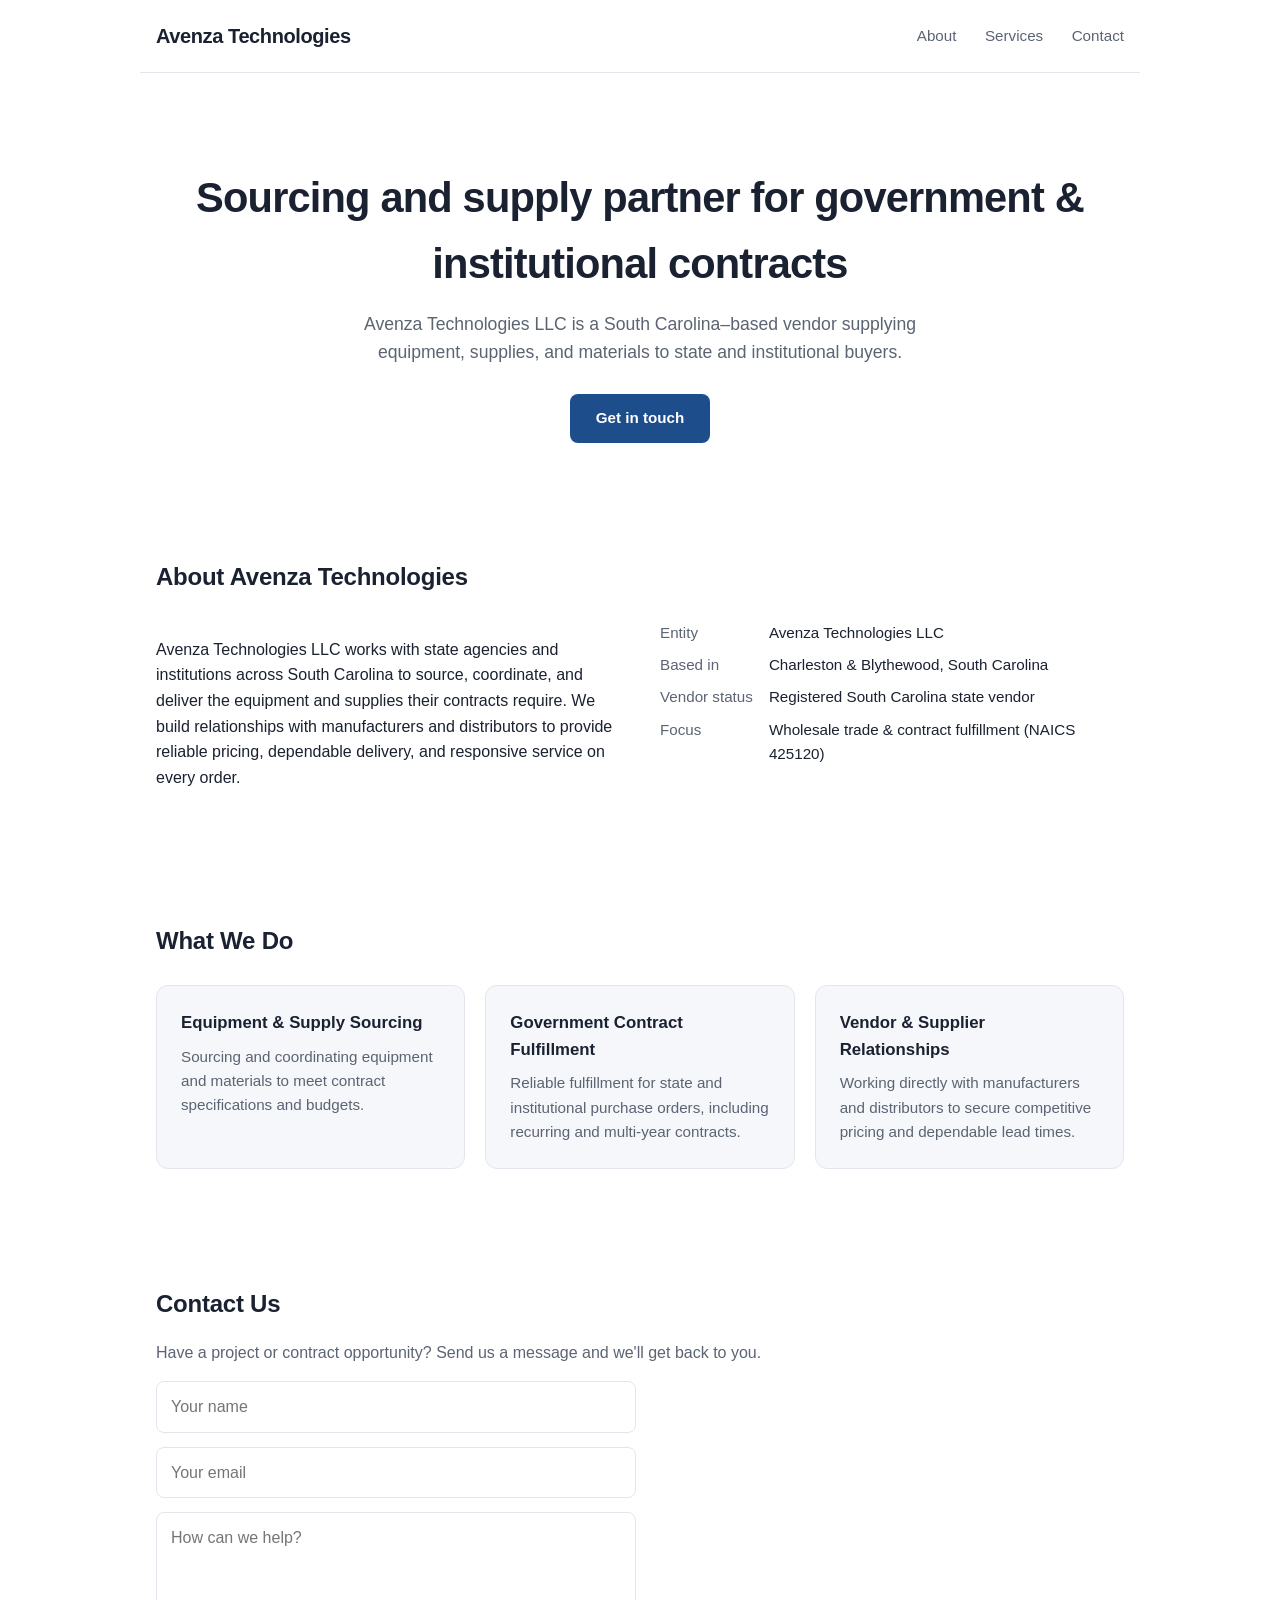
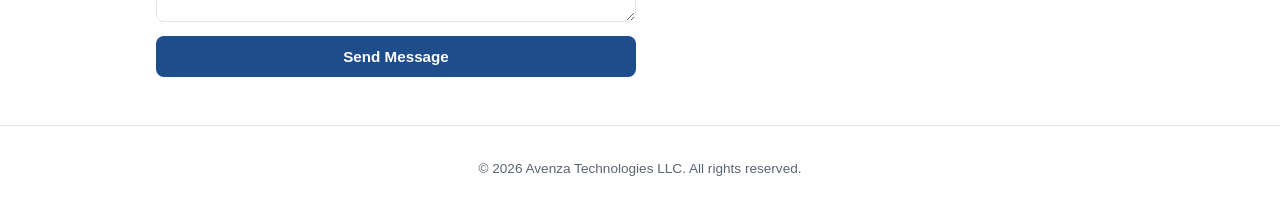
==== index.html @ 0ecf2f7d "Initial commit: single-page Avenza Technologies site Co-Authored-By: Claude Opus 5 <noreply@anthropi" ====
<!DOCTYPE html>
<html lang="en">
<head>
<meta charset="UTF-8">
<meta name="viewport" content="width=device-width, initial-scale=1.0">
<title>Avenza Technologies LLC</title>
<meta name="description" content="Avenza Technologies LLC — sourcing and supply partner for state government and institutional contracts based in South Carolina.">
<style>
  :root {
    --bg: #ffffff;
    --bg-alt: #f5f7fa;
    --text: #1a2130;
    --text-muted: #5b6472;
    --accent: #1e4d8c;
    --accent-dark: #143766;
    --border: #e2e6ec;
  }
  @media (prefers-color-scheme: dark) {
    :root:not([data-theme="light"]) {
      --bg: #12161f;
      --bg-alt: #191f2b;
      --text: #eef1f6;
      --text-muted: #a3adbd;
      --accent: #6fa3e0;
      --accent-dark: #8fbcf0;
      --border: #2a3242;
    }
  }
  :root[data-theme="dark"] {
    --bg: #12161f;
    --bg-alt: #191f2b;
    --text: #eef1f6;
    --text-muted: #a3adbd;
    --accent: #6fa3e0;
    --accent-dark: #8fbcf0;
    --border: #2a3242;
  }
  * { box-sizing: border-box; }
  body {
    margin: 0;
    background: var(--bg);
    color: var(--text);
    font-family: -apple-system, BlinkMacSystemFont, "Segoe UI", Roboto, Helvetica, Arial, sans-serif;
    line-height: 1.6;
  }
  header {
    padding: 20px 16px;
    border-bottom: 1px solid var(--border);
    display: flex;
    align-items: center;
    justify-content: space-between;
    max-width: 1000px;
    margin: 0 auto;
  }
  .logo {
    font-weight: 700;
    font-size: 1.25rem;
    letter-spacing: -0.02em;
  }
  nav a {
    color: var(--text-muted);
    text-decoration: none;
    margin-left: 24px;
    font-size: 0.95rem;
  }
  nav a:hover { color: var(--accent); }
  .hero {
    max-width: 1000px;
    margin: 0 auto;
    padding: 64px 16px 48px;
    text-align: center;
  }
  .hero h1 {
    font-size: clamp(1.8rem, 4vw, 2.6rem);
    margin-bottom: 12px;
    letter-spacing: -0.02em;
  }
  .hero p {
    color: var(--text-muted);
    font-size: 1.1rem;
    max-width: 620px;
    margin: 0 auto 28px;
  }
  .btn {
    display: inline-block;
    background: var(--accent);
    color: #fff;
    padding: 12px 26px;
    border-radius: 8px;
    text-decoration: none;
    font-weight: 600;
    font-size: 0.95rem;
  }
  .btn:hover { background: var(--accent-dark); }
  section {
    max-width: 1000px;
    margin: 0 auto;
    padding: 48px 16px;
  }
  section h2 {
    font-size: 1.5rem;
    margin-bottom: 24px;
    letter-spacing: -0.01em;
  }
  .cards {
    display: grid;
    grid-template-columns: repeat(auto-fit, minmax(220px, 1fr));
    gap: 20px;
  }
  .card {
    background: var(--bg-alt);
    border: 1px solid var(--border);
    border-radius: 12px;
    padding: 24px;
  }
  .card h3 {
    margin: 0 0 8px;
    font-size: 1.05rem;
  }
  .card p {
    color: var(--text-muted);
    font-size: 0.95rem;
    margin: 0;
  }
  .about-grid {
    display: grid;
    grid-template-columns: 1fr 1fr;
    gap: 40px;
    align-items: start;
  }
  @media (max-width: 640px) {
    .about-grid { grid-template-columns: 1fr; }
  }
  dl {
    display: grid;
    grid-template-columns: auto 1fr;
    gap: 8px 16px;
    font-size: 0.95rem;
    margin: 0;
  }
  dt { color: var(--text-muted); }
  dd { margin: 0; }
  footer {
    border-top: 1px solid var(--border);
    padding: 32px 16px;
    text-align: center;
    color: var(--text-muted);
    font-size: 0.85rem;
  }
  #contact form {
    display: grid;
    gap: 14px;
    max-width: 480px;
  }
  input, textarea {
    padding: 12px 14px;
    border-radius: 8px;
    border: 1px solid var(--border);
    background: var(--bg);
    color: var(--text);
    font: inherit;
  }
  textarea { min-height: 110px; resize: vertical; }
</style>
</head>
<body>

<header>
  <div class="logo">Avenza Technologies</div>
  <nav>
    <a href="#about">About</a>
    <a href="#services">Services</a>
    <a href="#contact">Contact</a>
  </nav>
</header>

<div class="hero">
  <h1>Sourcing and supply partner for government &amp; institutional contracts</h1>
  <p>Avenza Technologies LLC is a South Carolina&#8211;based vendor supplying equipment, supplies, and materials to state and institutional buyers.</p>
  <a class="btn" href="#contact">Get in touch</a>
</div>

<section id="about">
  <h2>About Avenza Technologies</h2>
  <div class="about-grid">
    <p>
      Avenza Technologies LLC works with state agencies and institutions across South Carolina to source,
      coordinate, and deliver the equipment and supplies their contracts require. We build relationships with
      manufacturers and distributors to provide reliable pricing, dependable delivery, and responsive service
      on every order.
    </p>
    <dl>
      <dt>Entity</dt><dd>Avenza Technologies LLC</dd>
      <dt>Based in</dt><dd>Charleston &amp; Blythewood, South Carolina</dd>
      <dt>Vendor status</dt><dd>Registered South Carolina state vendor</dd>
      <dt>Focus</dt><dd>Wholesale trade &amp; contract fulfillment (NAICS 425120)</dd>
    </dl>
  </div>
</section>

<section id="services">
  <h2>What We Do</h2>
  <div class="cards">
    <div class="card">
      <h3>Equipment &amp; Supply Sourcing</h3>
      <p>Sourcing and coordinating equipment and materials to meet contract specifications and budgets.</p>
    </div>
    <div class="card">
      <h3>Government Contract Fulfillment</h3>
      <p>Reliable fulfillment for state and institutional purchase orders, including recurring and multi-year contracts.</p>
    </div>
    <div class="card">
      <h3>Vendor &amp; Supplier Relationships</h3>
      <p>Working directly with manufacturers and distributors to secure competitive pricing and dependable lead times.</p>
    </div>
  </div>
</section>

<section id="contact">
  <h2>Contact Us</h2>
  <p style="color:var(--text-muted); margin-top:-8px;">
    Have a project or contract opportunity? Send us a message and we'll get back to you.
  </p>
  <form>
    <input type="text" name="name" placeholder="Your name" required>
    <input type="email" name="email" placeholder="Your email" required>
    <textarea name="message" placeholder="How can we help?" required></textarea>
    <button type="submit" class="btn" style="border:none; cursor:pointer;">Send Message</button>
  </form>
</section>

<footer>
  &copy; <span id="year"></span> Avenza Technologies LLC. All rights reserved.
</footer>

<script>
  document.getElementById('year').textContent = new Date().getFullYear();
</script>

</body>
</html>
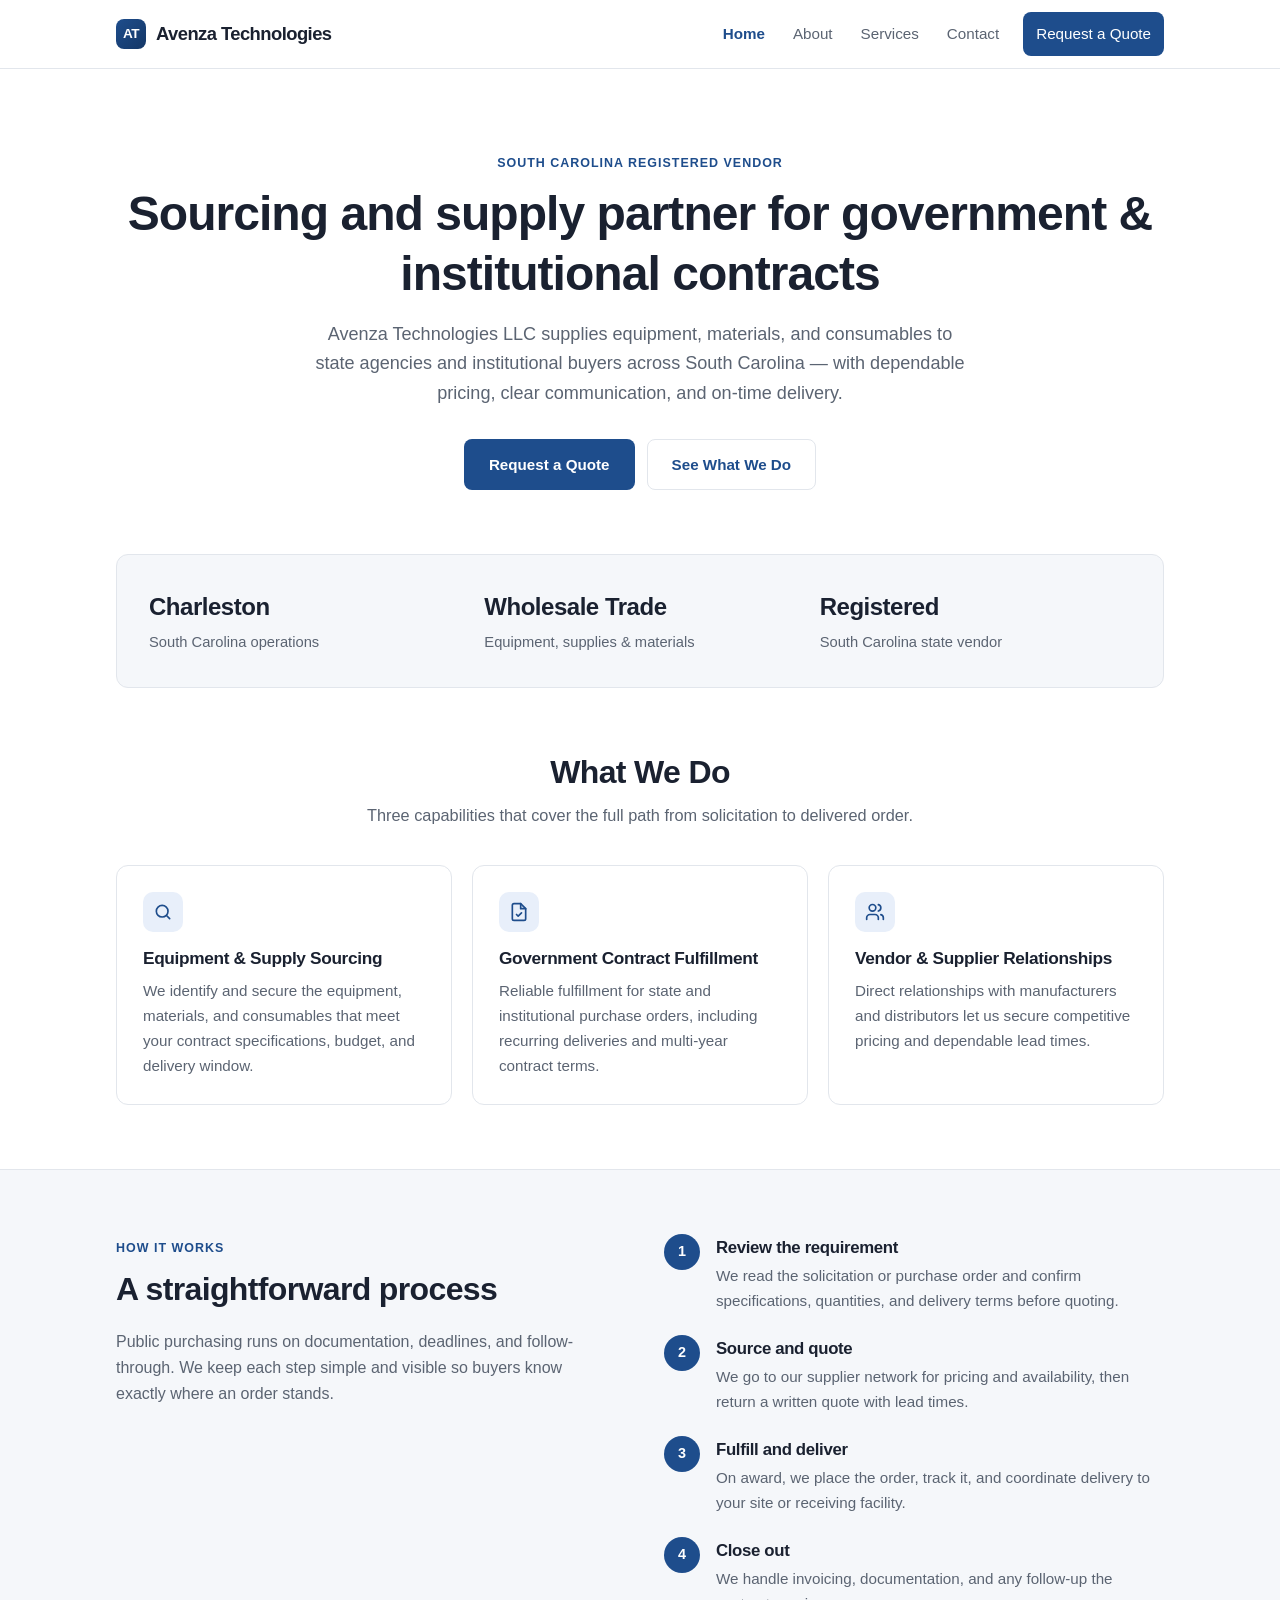
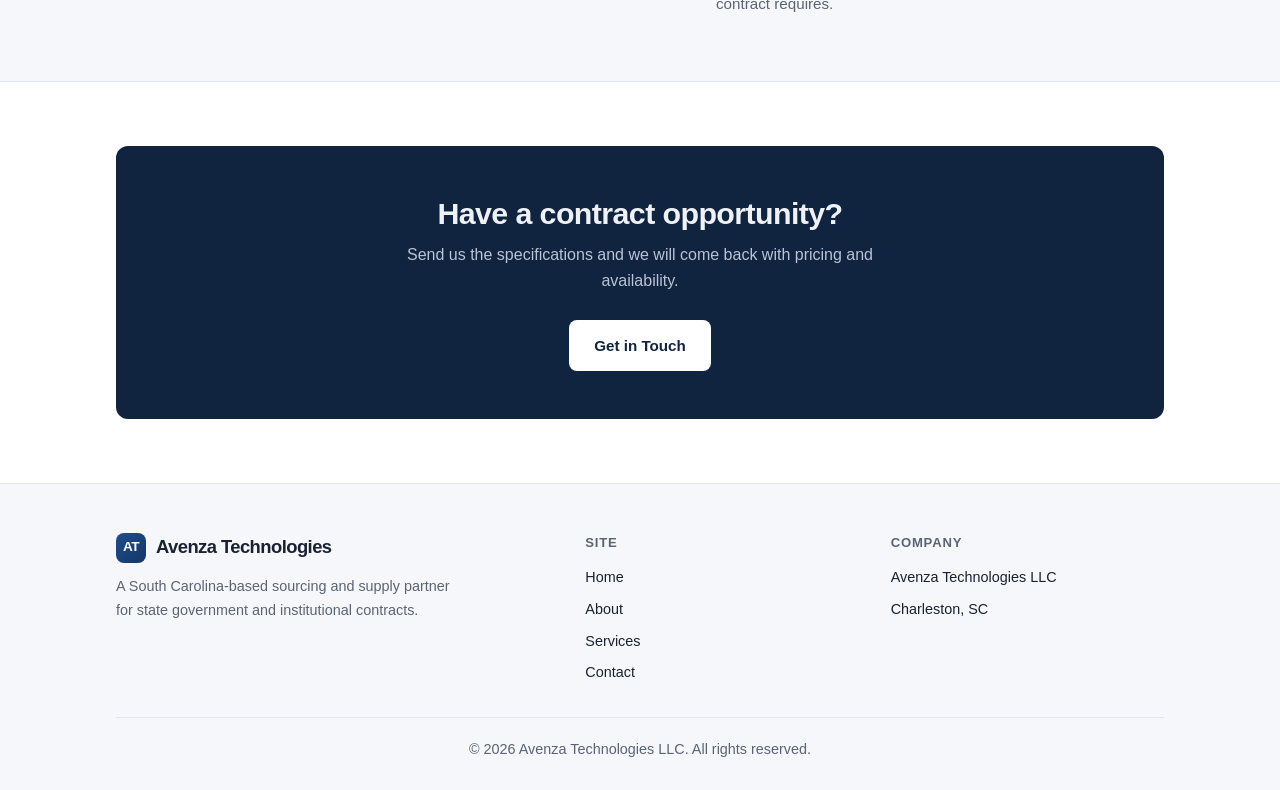
==== commit 597906d2: "Update company details: real contact info, Charleston only, drop NAICS - Contact page now shows info" ====
--- a/index.html
+++ b/index.html
@@ -3,239 +3,195 @@
 <head>
 <meta charset="UTF-8">
 <meta name="viewport" content="width=device-width, initial-scale=1.0">
-<title>Avenza Technologies LLC</title>
-<meta name="description" content="Avenza Technologies LLC — sourcing and supply partner for state government and institutional contracts based in South Carolina.">
-<style>
-  :root {
-    --bg: #ffffff;
-    --bg-alt: #f5f7fa;
-    --text: #1a2130;
-    --text-muted: #5b6472;
-    --accent: #1e4d8c;
-    --accent-dark: #143766;
-    --border: #e2e6ec;
-  }
-  @media (prefers-color-scheme: dark) {
-    :root:not([data-theme="light"]) {
-      --bg: #12161f;
-      --bg-alt: #191f2b;
-      --text: #eef1f6;
-      --text-muted: #a3adbd;
-      --accent: #6fa3e0;
-      --accent-dark: #8fbcf0;
-      --border: #2a3242;
-    }
-  }
-  :root[data-theme="dark"] {
-    --bg: #12161f;
-    --bg-alt: #191f2b;
-    --text: #eef1f6;
-    --text-muted: #a3adbd;
-    --accent: #6fa3e0;
-    --accent-dark: #8fbcf0;
-    --border: #2a3242;
-  }
-  * { box-sizing: border-box; }
-  body {
-    margin: 0;
-    background: var(--bg);
-    color: var(--text);
-    font-family: -apple-system, BlinkMacSystemFont, "Segoe UI", Roboto, Helvetica, Arial, sans-serif;
-    line-height: 1.6;
-  }
-  header {
-    padding: 20px 16px;
-    border-bottom: 1px solid var(--border);
-    display: flex;
-    align-items: center;
-    justify-content: space-between;
-    max-width: 1000px;
-    margin: 0 auto;
-  }
-  .logo {
-    font-weight: 700;
-    font-size: 1.25rem;
-    letter-spacing: -0.02em;
-  }
-  nav a {
-    color: var(--text-muted);
-    text-decoration: none;
-    margin-left: 24px;
-    font-size: 0.95rem;
-  }
-  nav a:hover { color: var(--accent); }
-  .hero {
-    max-width: 1000px;
-    margin: 0 auto;
-    padding: 64px 16px 48px;
-    text-align: center;
-  }
-  .hero h1 {
-    font-size: clamp(1.8rem, 4vw, 2.6rem);
-    margin-bottom: 12px;
-    letter-spacing: -0.02em;
-  }
-  .hero p {
-    color: var(--text-muted);
-    font-size: 1.1rem;
-    max-width: 620px;
-    margin: 0 auto 28px;
-  }
-  .btn {
-    display: inline-block;
-    background: var(--accent);
-    color: #fff;
-    padding: 12px 26px;
-    border-radius: 8px;
-    text-decoration: none;
-    font-weight: 600;
-    font-size: 0.95rem;
-  }
-  .btn:hover { background: var(--accent-dark); }
-  section {
-    max-width: 1000px;
-    margin: 0 auto;
-    padding: 48px 16px;
-  }
-  section h2 {
-    font-size: 1.5rem;
-    margin-bottom: 24px;
-    letter-spacing: -0.01em;
-  }
-  .cards {
-    display: grid;
-    grid-template-columns: repeat(auto-fit, minmax(220px, 1fr));
-    gap: 20px;
-  }
-  .card {
-    background: var(--bg-alt);
-    border: 1px solid var(--border);
-    border-radius: 12px;
-    padding: 24px;
-  }
-  .card h3 {
-    margin: 0 0 8px;
-    font-size: 1.05rem;
-  }
-  .card p {
-    color: var(--text-muted);
-    font-size: 0.95rem;
-    margin: 0;
-  }
-  .about-grid {
-    display: grid;
-    grid-template-columns: 1fr 1fr;
-    gap: 40px;
-    align-items: start;
-  }
-  @media (max-width: 640px) {
-    .about-grid { grid-template-columns: 1fr; }
-  }
-  dl {
-    display: grid;
-    grid-template-columns: auto 1fr;
-    gap: 8px 16px;
-    font-size: 0.95rem;
-    margin: 0;
-  }
-  dt { color: var(--text-muted); }
-  dd { margin: 0; }
-  footer {
-    border-top: 1px solid var(--border);
-    padding: 32px 16px;
-    text-align: center;
-    color: var(--text-muted);
-    font-size: 0.85rem;
-  }
-  #contact form {
-    display: grid;
-    gap: 14px;
-    max-width: 480px;
-  }
-  input, textarea {
-    padding: 12px 14px;
-    border-radius: 8px;
-    border: 1px solid var(--border);
-    background: var(--bg);
-    color: var(--text);
-    font: inherit;
-  }
-  textarea { min-height: 110px; resize: vertical; }
-</style>
+<title>Avenza Technologies LLC | Government &amp; Institutional Sourcing</title>
+<meta name="description" content="Avenza Technologies LLC is a South Carolina-based sourcing and supply partner for state government and institutional contracts.">
+<link rel="stylesheet" href="assets/css/styles.css">
 </head>
 <body>
 
-<header>
-  <div class="logo">Avenza Technologies</div>
-  <nav>
-    <a href="#about">About</a>
-    <a href="#services">Services</a>
-    <a href="#contact">Contact</a>
-  </nav>
+<a class="skip-link" href="#main">Skip to content</a>
+
+<header class="site-header">
+  <div class="wrap">
+    <a class="logo" href="index.html">
+      <span class="logo-mark" aria-hidden="true">AT</span>
+      Avenza Technologies
+    </a>
+    <button class="nav-toggle" type="button" aria-expanded="false" aria-controls="site-nav" aria-label="Toggle navigation">Menu</button>
+    <nav class="site-nav" id="site-nav">
+      <a href="index.html" aria-current="page">Home</a>
+      <a href="about.html">About</a>
+      <a href="services.html">Services</a>
+      <a href="contact.html">Contact</a>
+      <a class="btn" href="contact.html">Request a Quote</a>
+    </nav>
+  </div>
 </header>
 
-<div class="hero">
-  <h1>Sourcing and supply partner for government &amp; institutional contracts</h1>
-  <p>Avenza Technologies LLC is a South Carolina&#8211;based vendor supplying equipment, supplies, and materials to state and institutional buyers.</p>
-  <a class="btn" href="#contact">Get in touch</a>
-</div>
+<main id="main">
 
-<section id="about">
-  <h2>About Avenza Technologies</h2>
-  <div class="about-grid">
-    <p>
-      Avenza Technologies LLC works with state agencies and institutions across South Carolina to source,
-      coordinate, and deliver the equipment and supplies their contracts require. We build relationships with
-      manufacturers and distributors to provide reliable pricing, dependable delivery, and responsive service
-      on every order.
-    </p>
-    <dl>
-      <dt>Entity</dt><dd>Avenza Technologies LLC</dd>
-      <dt>Based in</dt><dd>Charleston &amp; Blythewood, South Carolina</dd>
-      <dt>Vendor status</dt><dd>Registered South Carolina state vendor</dd>
-      <dt>Focus</dt><dd>Wholesale trade &amp; contract fulfillment (NAICS 425120)</dd>
-    </dl>
-  </div>
-</section>
-
-<section id="services">
-  <h2>What We Do</h2>
-  <div class="cards">
-    <div class="card">
-      <h3>Equipment &amp; Supply Sourcing</h3>
-      <p>Sourcing and coordinating equipment and materials to meet contract specifications and budgets.</p>
-    </div>
-    <div class="card">
-      <h3>Government Contract Fulfillment</h3>
-      <p>Reliable fulfillment for state and institutional purchase orders, including recurring and multi-year contracts.</p>
-    </div>
-    <div class="card">
-      <h3>Vendor &amp; Supplier Relationships</h3>
-      <p>Working directly with manufacturers and distributors to secure competitive pricing and dependable lead times.</p>
+  <div class="hero wrap">
+    <span class="eyebrow">South Carolina Registered Vendor</span>
+    <h1>Sourcing and supply partner for government &amp; institutional contracts</h1>
+    <p>Avenza Technologies LLC supplies equipment, materials, and consumables to state agencies and institutional buyers across South Carolina &mdash; with dependable pricing, clear communication, and on-time delivery.</p>
+    <div class="btn-row">
+      <a class="btn" href="contact.html">Request a Quote</a>
+      <a class="btn btn-ghost" href="services.html">See What We Do</a>
     </div>
   </div>
-</section>
 
-<section id="contact">
-  <h2>Contact Us</h2>
-  <p style="color:var(--text-muted); margin-top:-8px;">
-    Have a project or contract opportunity? Send us a message and we'll get back to you.
-  </p>
-  <form>
-    <input type="text" name="name" placeholder="Your name" required>
-    <input type="email" name="email" placeholder="Your email" required>
-    <textarea name="message" placeholder="How can we help?" required></textarea>
-    <button type="submit" class="btn" style="border:none; cursor:pointer;">Send Message</button>
-  </form>
-</section>
+  <div class="wrap">
+    <div class="stats">
+      <div class="stat">
+        <strong>Charleston</strong>
+        <span>South Carolina operations</span>
+      </div>
+      <div class="stat">
+        <strong>Wholesale Trade</strong>
+        <span>Equipment, supplies &amp; materials</span>
+      </div>
+      <div class="stat">
+        <strong>Registered</strong>
+        <span>South Carolina state vendor</span>
+      </div>
+    </div>
+  </div>
 
-<footer>
-  &copy; <span id="year"></span> Avenza Technologies LLC. All rights reserved.
+  <section class="section">
+    <div class="wrap">
+      <div class="section-head center">
+        <h2>What We Do</h2>
+        <p>Three capabilities that cover the full path from solicitation to delivered order.</p>
+      </div>
+      <div class="cards">
+
+        <div class="card">
+          <div class="card-icon" aria-hidden="true">
+            <svg viewBox="0 0 24 24" fill="none" stroke="currentColor" stroke-width="2" stroke-linecap="round" stroke-linejoin="round">
+              <circle cx="11" cy="11" r="7"></circle>
+              <path d="m20 20-3.5-3.5"></path>
+            </svg>
+          </div>
+          <h3>Equipment &amp; Supply Sourcing</h3>
+          <p>We identify and secure the equipment, materials, and consumables that meet your contract specifications, budget, and delivery window.</p>
+        </div>
+
+        <div class="card">
+          <div class="card-icon" aria-hidden="true">
+            <svg viewBox="0 0 24 24" fill="none" stroke="currentColor" stroke-width="2" stroke-linecap="round" stroke-linejoin="round">
+              <path d="M14 2H6a2 2 0 0 0-2 2v16a2 2 0 0 0 2 2h12a2 2 0 0 0 2-2V8z"></path>
+              <path d="M14 2v6h6"></path>
+              <path d="m9 15 2 2 4-4"></path>
+            </svg>
+          </div>
+          <h3>Government Contract Fulfillment</h3>
+          <p>Reliable fulfillment for state and institutional purchase orders, including recurring deliveries and multi-year contract terms.</p>
+        </div>
+
+        <div class="card">
+          <div class="card-icon" aria-hidden="true">
+            <svg viewBox="0 0 24 24" fill="none" stroke="currentColor" stroke-width="2" stroke-linecap="round" stroke-linejoin="round">
+              <path d="M16 21v-2a4 4 0 0 0-4-4H6a4 4 0 0 0-4 4v2"></path>
+              <circle cx="9" cy="7" r="4"></circle>
+              <path d="M22 21v-2a4 4 0 0 0-3-3.87"></path>
+              <path d="M16 3.13a4 4 0 0 1 0 7.75"></path>
+            </svg>
+          </div>
+          <h3>Vendor &amp; Supplier Relationships</h3>
+          <p>Direct relationships with manufacturers and distributors let us secure competitive pricing and dependable lead times.</p>
+        </div>
+
+      </div>
+    </div>
+  </section>
+
+  <section class="section section-alt">
+    <div class="wrap">
+      <div class="split">
+        <div class="prose">
+          <span class="eyebrow">How It Works</span>
+          <h2 style="margin:0 0 20px; font-size:clamp(1.5rem,3vw,2rem);">A straightforward process</h2>
+          <p>Public purchasing runs on documentation, deadlines, and follow-through. We keep each step simple and visible so buyers know exactly where an order stands.</p>
+        </div>
+        <ol class="steps">
+          <li>
+            <span class="num" aria-hidden="true">1</span>
+            <div>
+              <h3>Review the requirement</h3>
+              <p>We read the solicitation or purchase order and confirm specifications, quantities, and delivery terms before quoting.</p>
+            </div>
+          </li>
+          <li>
+            <span class="num" aria-hidden="true">2</span>
+            <div>
+              <h3>Source and quote</h3>
+              <p>We go to our supplier network for pricing and availability, then return a written quote with lead times.</p>
+            </div>
+          </li>
+          <li>
+            <span class="num" aria-hidden="true">3</span>
+            <div>
+              <h3>Fulfill and deliver</h3>
+              <p>On award, we place the order, track it, and coordinate delivery to your site or receiving facility.</p>
+            </div>
+          </li>
+          <li>
+            <span class="num" aria-hidden="true">4</span>
+            <div>
+              <h3>Close out</h3>
+              <p>We handle invoicing, documentation, and any follow-up the contract requires.</p>
+            </div>
+          </li>
+        </ol>
+      </div>
+    </div>
+  </section>
+
+  <section class="section">
+    <div class="wrap">
+      <div class="cta">
+        <h2>Have a contract opportunity?</h2>
+        <p>Send us the specifications and we will come back with pricing and availability.</p>
+        <a class="btn" href="contact.html">Get in Touch</a>
+      </div>
+    </div>
+  </section>
+
+</main>
+
+<footer class="site-footer">
+  <div class="wrap">
+    <div class="footer-grid">
+      <div>
+        <a class="logo" href="index.html">
+          <span class="logo-mark" aria-hidden="true">AT</span>
+          Avenza Technologies
+        </a>
+        <p>A South Carolina-based sourcing and supply partner for state government and institutional contracts.</p>
+      </div>
+      <div>
+        <h4>Site</h4>
+        <ul>
+          <li><a href="index.html">Home</a></li>
+          <li><a href="about.html">About</a></li>
+          <li><a href="services.html">Services</a></li>
+          <li><a href="contact.html">Contact</a></li>
+        </ul>
+      </div>
+      <div>
+        <h4>Company</h4>
+        <ul>
+          <li>Avenza Technologies LLC</li>
+          <li>Charleston, SC</li>
+        </ul>
+      </div>
+    </div>
+    <div class="footer-bottom">
+      <p>&copy; <span id="year"></span> Avenza Technologies LLC. All rights reserved.</p>
+    </div>
+  </div>
 </footer>
 
-<script>
-  document.getElementById('year').textContent = new Date().getFullYear();
-</script>
-
+<script src="assets/js/main.js"></script>
 </body>
 </html>
--- a/assets/css/styles.css
+++ b/assets/css/styles.css
@@ -0,0 +1,417 @@
+/* ==========================================================================
+   Avenza Technologies LLC - shared stylesheet
+   ========================================================================== */
+
+/* --- Tokens ------------------------------------------------------------- */
+:root {
+  --bg: #ffffff;
+  --bg-alt: #f5f7fa;
+  --bg-deep: #10233f;
+  --text: #1a2130;
+  --text-muted: #5b6472;
+  --text-invert: #eef1f6;
+  --accent: #1e4d8c;
+  --accent-dark: #143766;
+  --accent-soft: #e8effa;
+  --border: #e2e6ec;
+  --shadow: 0 1px 2px rgba(16, 35, 63, .05), 0 8px 24px rgba(16, 35, 63, .06);
+  --radius: 12px;
+  --maxw: 1080px;
+  --gutter: 16px;
+}
+
+@media (prefers-color-scheme: dark) {
+  :root:not([data-theme="light"]) {
+    --bg: #12161f;
+    --bg-alt: #191f2b;
+    --bg-deep: #0c1119;
+    --text: #eef1f6;
+    --text-muted: #a3adbd;
+    --accent: #6fa3e0;
+    --accent-dark: #8fbcf0;
+    --accent-soft: #1b2436;
+    --border: #2a3242;
+    --shadow: 0 1px 2px rgba(0, 0, 0, .3), 0 8px 24px rgba(0, 0, 0, .35);
+  }
+}
+
+:root[data-theme="dark"] {
+  --bg: #12161f;
+  --bg-alt: #191f2b;
+  --bg-deep: #0c1119;
+  --text: #eef1f6;
+  --text-muted: #a3adbd;
+  --accent: #6fa3e0;
+  --accent-dark: #8fbcf0;
+  --accent-soft: #1b2436;
+  --border: #2a3242;
+  --shadow: 0 1px 2px rgba(0, 0, 0, .3), 0 8px 24px rgba(0, 0, 0, .35);
+}
+
+/* --- Base --------------------------------------------------------------- */
+* { box-sizing: border-box; }
+
+html { scroll-behavior: smooth; }
+
+body {
+  margin: 0;
+  background: var(--bg);
+  color: var(--text);
+  font-family: -apple-system, BlinkMacSystemFont, "Segoe UI", Roboto, Helvetica, Arial, sans-serif;
+  line-height: 1.65;
+  -webkit-font-smoothing: antialiased;
+}
+
+img { max-width: 100%; display: block; }
+
+a { color: var(--accent); }
+
+h1, h2, h3 { letter-spacing: -0.02em; line-height: 1.25; }
+
+.wrap {
+  max-width: var(--maxw);
+  margin: 0 auto;
+  padding-left: var(--gutter);
+  padding-right: var(--gutter);
+}
+
+.skip-link {
+  position: absolute;
+  left: -9999px;
+  top: 0;
+  background: var(--accent);
+  color: #fff;
+  padding: 10px 16px;
+  border-radius: 0 0 8px 0;
+  z-index: 100;
+}
+.skip-link:focus { left: 0; }
+
+/* --- Header / nav ------------------------------------------------------- */
+.site-header {
+  position: sticky;
+  top: 0;
+  z-index: 50;
+  background: var(--bg);
+  border-bottom: 1px solid var(--border);
+}
+
+.site-header .wrap {
+  display: flex;
+  align-items: center;
+  justify-content: space-between;
+  min-height: 68px;
+  gap: 16px;
+  position: relative;
+}
+
+.logo {
+  display: inline-flex;
+  align-items: center;
+  gap: 10px;
+  font-weight: 700;
+  font-size: 1.15rem;
+  color: var(--text);
+  text-decoration: none;
+  letter-spacing: -0.03em;
+}
+
+.logo-mark {
+  width: 30px;
+  height: 30px;
+  border-radius: 8px;
+  background: linear-gradient(135deg, var(--accent), var(--accent-dark));
+  color: #fff;
+  display: grid;
+  place-items: center;
+  font-size: 0.85rem;
+  font-weight: 800;
+  flex: none;
+}
+
+.site-nav { display: flex; align-items: center; gap: 4px; }
+
+.site-nav a {
+  color: var(--text-muted);
+  text-decoration: none;
+  font-size: 0.95rem;
+  font-weight: 500;
+  padding: 8px 12px;
+  border-radius: 8px;
+}
+.site-nav a:hover { color: var(--text); background: var(--bg-alt); }
+.site-nav a[aria-current="page"] { color: var(--accent); font-weight: 600; }
+
+.site-nav .btn { margin-left: 8px; color: #fff; }
+.site-nav .btn:hover { background: var(--accent-dark); color: #fff; }
+
+.nav-toggle {
+  display: none;
+  background: none;
+  border: 1px solid var(--border);
+  border-radius: 8px;
+  padding: 8px 10px;
+  color: var(--text);
+  cursor: pointer;
+  font-size: 1rem;
+  line-height: 1;
+}
+
+@media (max-width: 760px) {
+  .nav-toggle { display: block; }
+  .site-nav {
+    display: none;
+    position: absolute;
+    top: 100%;
+    left: calc(var(--gutter) * -1);
+    right: calc(var(--gutter) * -1);
+    flex-direction: column;
+    align-items: stretch;
+    gap: 2px;
+    padding: 12px var(--gutter) 18px;
+    background: var(--bg);
+    border-bottom: 1px solid var(--border);
+    box-shadow: var(--shadow);
+  }
+  .site-nav.is-open { display: flex; }
+  .site-nav a { padding: 12px; }
+  .site-nav .btn { margin-left: 0; margin-top: 6px; text-align: center; }
+}
+
+/* --- Buttons ------------------------------------------------------------ */
+.btn {
+  display: inline-block;
+  background: var(--accent);
+  color: #fff;
+  padding: 12px 24px;
+  border-radius: 8px;
+  text-decoration: none;
+  font-weight: 600;
+  font-size: 0.95rem;
+  border: 1px solid transparent;
+  cursor: pointer;
+  font-family: inherit;
+}
+.btn:hover { background: var(--accent-dark); }
+
+.btn-ghost {
+  background: transparent;
+  color: var(--accent);
+  border-color: var(--border);
+}
+.btn-ghost:hover { background: var(--bg-alt); color: var(--accent-dark); }
+
+.btn-row { display: flex; flex-wrap: wrap; gap: 12px; }
+
+/* --- Sections ----------------------------------------------------------- */
+.section { padding: 64px 0; }
+.section-alt { background: var(--bg-alt); border-top: 1px solid var(--border); border-bottom: 1px solid var(--border); }
+
+.section-head { max-width: 640px; margin-bottom: 36px; }
+.section-head.center { margin-left: auto; margin-right: auto; text-align: center; }
+.section-head h2 { font-size: clamp(1.5rem, 3vw, 2rem); margin: 0 0 10px; }
+.section-head p { color: var(--text-muted); margin: 0; font-size: 1.02rem; }
+
+.eyebrow {
+  display: inline-block;
+  font-size: 0.78rem;
+  font-weight: 700;
+  letter-spacing: 0.08em;
+  text-transform: uppercase;
+  color: var(--accent);
+  margin-bottom: 10px;
+}
+
+/* --- Hero --------------------------------------------------------------- */
+.hero { padding: 80px 0 64px; text-align: center; }
+.hero h1 { font-size: clamp(2rem, 5vw, 3rem); margin: 0 0 16px; }
+.hero p {
+  color: var(--text-muted);
+  font-size: 1.13rem;
+  max-width: 660px;
+  margin: 0 auto 30px;
+}
+.hero .btn-row { justify-content: center; }
+
+.page-hero {
+  padding: 56px 0 44px;
+  border-bottom: 1px solid var(--border);
+  background: var(--bg-alt);
+}
+.page-hero h1 { font-size: clamp(1.8rem, 4vw, 2.5rem); margin: 0 0 12px; }
+.page-hero p { color: var(--text-muted); font-size: 1.08rem; max-width: 680px; margin: 0; }
+
+/* --- Stats strip -------------------------------------------------------- */
+.stats {
+  display: grid;
+  grid-template-columns: repeat(auto-fit, minmax(180px, 1fr));
+  gap: 24px;
+  padding: 32px;
+  background: var(--bg-alt);
+  border: 1px solid var(--border);
+  border-radius: var(--radius);
+}
+.stat strong {
+  display: block;
+  font-size: 1.5rem;
+  letter-spacing: -0.02em;
+  margin-bottom: 2px;
+}
+.stat span { color: var(--text-muted); font-size: 0.92rem; }
+
+/* --- Cards -------------------------------------------------------------- */
+.cards {
+  display: grid;
+  grid-template-columns: repeat(auto-fit, minmax(250px, 1fr));
+  gap: 20px;
+}
+
+.card {
+  background: var(--bg);
+  border: 1px solid var(--border);
+  border-radius: var(--radius);
+  padding: 26px;
+}
+.card h3 { margin: 0 0 8px; font-size: 1.08rem; }
+.card p { color: var(--text-muted); font-size: 0.95rem; margin: 0; }
+
+.card-icon {
+  width: 40px;
+  height: 40px;
+  border-radius: 10px;
+  background: var(--accent-soft);
+  color: var(--accent);
+  display: grid;
+  place-items: center;
+  margin-bottom: 16px;
+}
+.card-icon svg { width: 20px; height: 20px; }
+
+/* --- Split layouts ------------------------------------------------------ */
+.split {
+  display: grid;
+  grid-template-columns: 1fr 1fr;
+  gap: 48px;
+  align-items: start;
+}
+@media (max-width: 760px) { .split { grid-template-columns: 1fr; gap: 32px; } }
+
+.prose p { color: var(--text-muted); }
+.prose > :first-child { margin-top: 0; }
+.prose h3 { margin: 28px 0 8px; font-size: 1.1rem; color: var(--text); }
+
+/* --- Definition list ---------------------------------------------------- */
+.facts {
+  display: grid;
+  grid-template-columns: auto 1fr;
+  gap: 10px 20px;
+  font-size: 0.95rem;
+  margin: 0;
+  padding: 24px;
+  background: var(--bg-alt);
+  border: 1px solid var(--border);
+  border-radius: var(--radius);
+}
+.section-alt .facts { background: var(--bg); }
+.facts dt { color: var(--text-muted); }
+.facts dd { margin: 0; font-weight: 500; }
+
+/* --- Numbered process --------------------------------------------------- */
+.steps { list-style: none; margin: 0; padding: 0; display: grid; gap: 22px; }
+.steps li { display: grid; grid-template-columns: 36px 1fr; gap: 16px; align-items: start; }
+.steps .num {
+  width: 36px;
+  height: 36px;
+  border-radius: 50%;
+  background: var(--accent);
+  color: #fff;
+  display: grid;
+  place-items: center;
+  font-weight: 700;
+  font-size: 0.9rem;
+}
+.steps h3 { margin: 4px 0 4px; font-size: 1.05rem; }
+.steps p { margin: 0; color: var(--text-muted); font-size: 0.95rem; }
+
+/* --- CTA band ----------------------------------------------------------- */
+.cta {
+  background: var(--bg-deep);
+  color: var(--text-invert);
+  border-radius: var(--radius);
+  padding: 48px 32px;
+  text-align: center;
+}
+.cta h2 { margin: 0 0 10px; font-size: clamp(1.4rem, 3vw, 1.9rem); }
+.cta p { color: #b9c4d6; margin: 0 auto 26px; max-width: 520px; }
+.cta .btn { background: #fff; color: var(--bg-deep); }
+.cta .btn:hover { background: #dfe7f3; }
+
+/* --- Forms -------------------------------------------------------------- */
+.form { display: grid; gap: 16px; max-width: 520px; }
+.field { display: grid; gap: 6px; }
+.field label { font-size: 0.9rem; font-weight: 600; }
+.field input,
+.field textarea,
+.field select {
+  padding: 12px 14px;
+  border-radius: 8px;
+  border: 1px solid var(--border);
+  background: var(--bg);
+  color: var(--text);
+  font: inherit;
+  width: 100%;
+}
+.field textarea { min-height: 130px; resize: vertical; }
+.field input:focus,
+.field textarea:focus,
+.field select:focus {
+  outline: 2px solid var(--accent);
+  outline-offset: 1px;
+}
+.form .btn { justify-self: start; }
+.form-note { color: var(--text-muted); font-size: 0.85rem; margin: 0; }
+
+.contact-list { list-style: none; margin: 0; padding: 0; display: grid; gap: 20px; }
+.contact-list strong {
+  display: block;
+  font-size: 0.82rem;
+  text-transform: uppercase;
+  letter-spacing: 0.06em;
+  color: var(--text-muted);
+  margin-bottom: 2px;
+}
+.contact-list a { text-decoration: none; }
+.contact-list a:hover { text-decoration: underline; }
+
+/* --- Footer ------------------------------------------------------------- */
+.site-footer {
+  border-top: 1px solid var(--border);
+  background: var(--bg-alt);
+  padding: 48px 0 28px;
+  font-size: 0.9rem;
+}
+.footer-grid {
+  display: grid;
+  grid-template-columns: 1.6fr 1fr 1fr;
+  gap: 32px;
+  margin-bottom: 32px;
+}
+@media (max-width: 700px) { .footer-grid { grid-template-columns: 1fr; gap: 24px; } }
+.footer-grid p { color: var(--text-muted); margin: 12px 0 0; max-width: 340px; }
+.footer-grid h4 {
+  margin: 0 0 12px;
+  font-size: 0.82rem;
+  text-transform: uppercase;
+  letter-spacing: 0.06em;
+  color: var(--text-muted);
+}
+.footer-grid ul { list-style: none; margin: 0; padding: 0; display: grid; gap: 8px; }
+.footer-grid ul a { color: var(--text); text-decoration: none; }
+.footer-grid ul a:hover { color: var(--accent); }
+.footer-bottom {
+  border-top: 1px solid var(--border);
+  padding-top: 20px;
+  color: var(--text-muted);
+  text-align: center;
+}
+.footer-bottom p { margin: 0; }
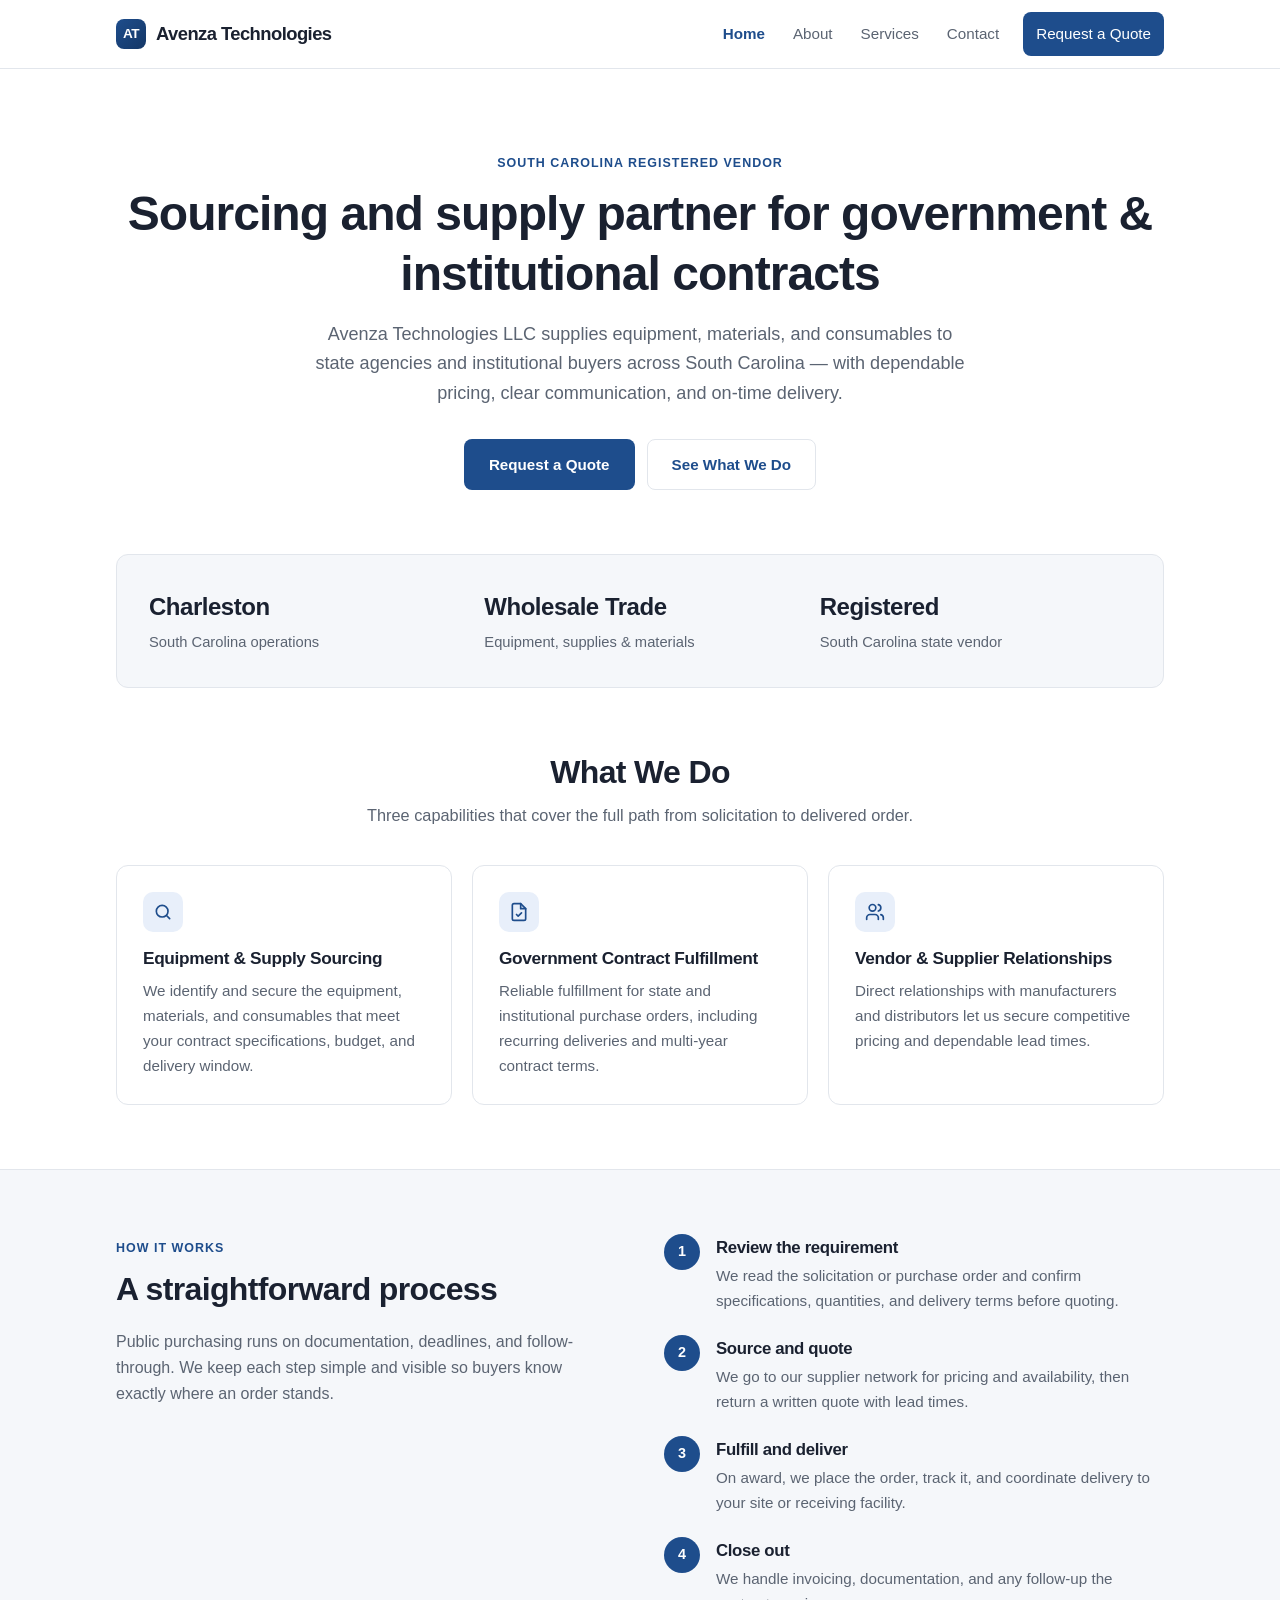
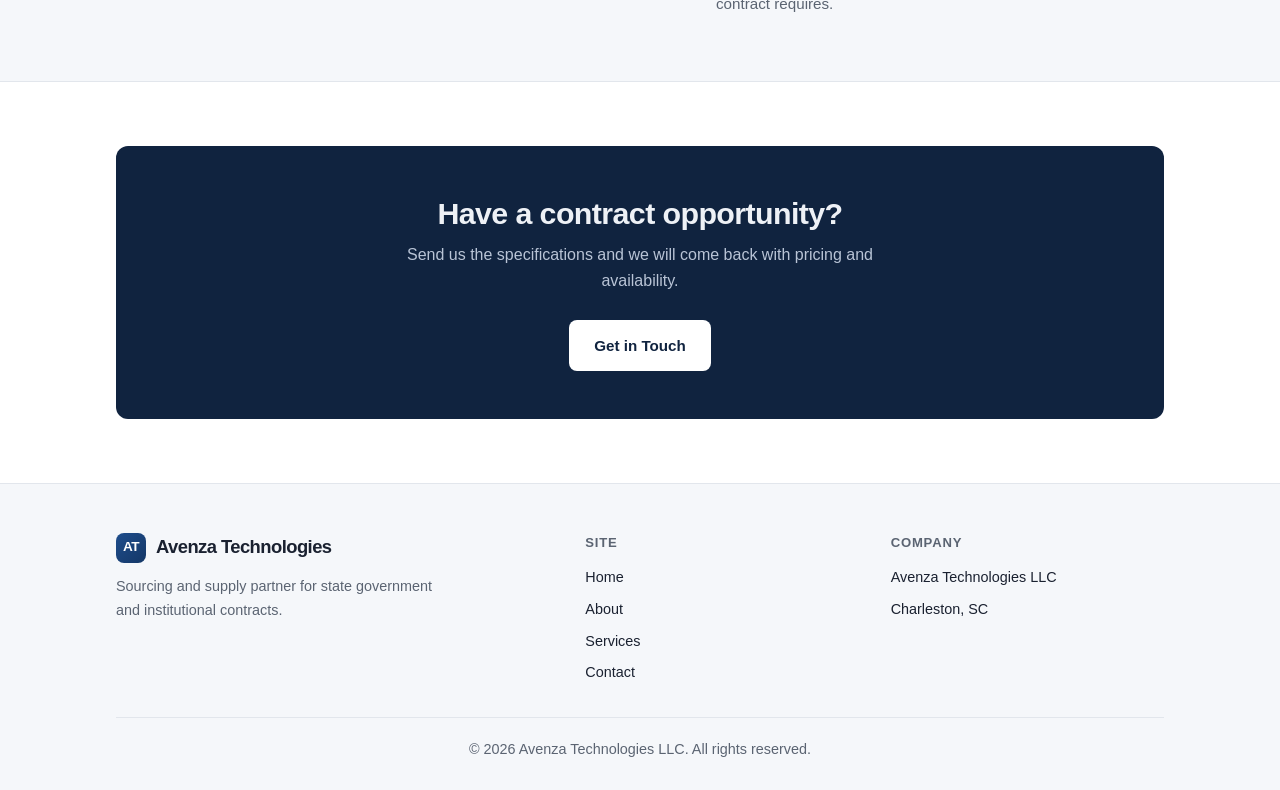
==== commit 5be7ca3f: "Drop "South Carolina-based" from the footer tagline The footer read "A South Carolina-based sourcing" ====
--- a/index.html
+++ b/index.html
@@ -4,7 +4,7 @@
 <meta charset="UTF-8">
 <meta name="viewport" content="width=device-width, initial-scale=1.0">
 <title>Avenza Technologies LLC | Government &amp; Institutional Sourcing</title>
-<meta name="description" content="Avenza Technologies LLC is a South Carolina-based sourcing and supply partner for state government and institutional contracts.">
+<meta name="description" content="Avenza Technologies LLC is a sourcing and supply partner for state government and institutional contracts.">
 <link rel="stylesheet" href="assets/css/styles.css">
 </head>
 <body>
@@ -167,7 +167,7 @@
           <span class="logo-mark" aria-hidden="true">AT</span>
           Avenza Technologies
         </a>
-        <p>A South Carolina-based sourcing and supply partner for state government and institutional contracts.</p>
+        <p>Sourcing and supply partner for state government and institutional contracts.</p>
       </div>
       <div>
         <h4>Site</h4>
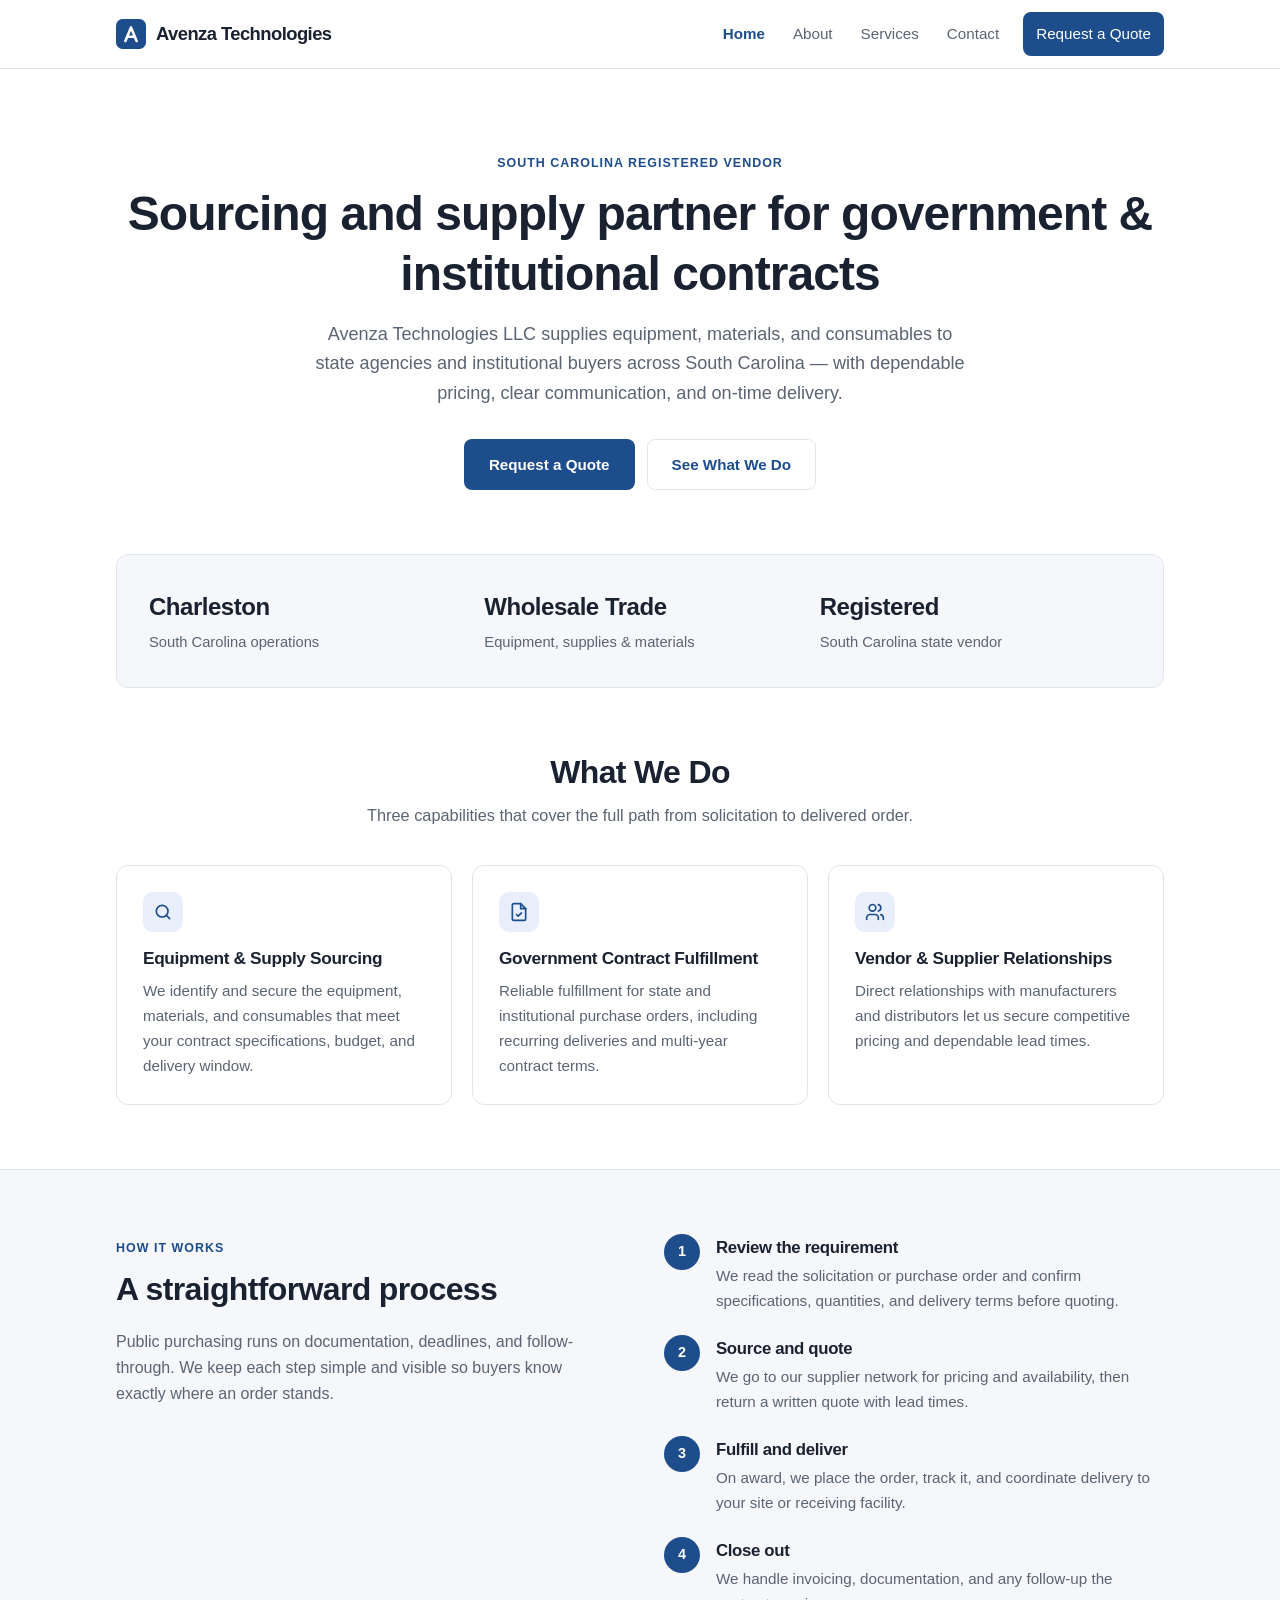
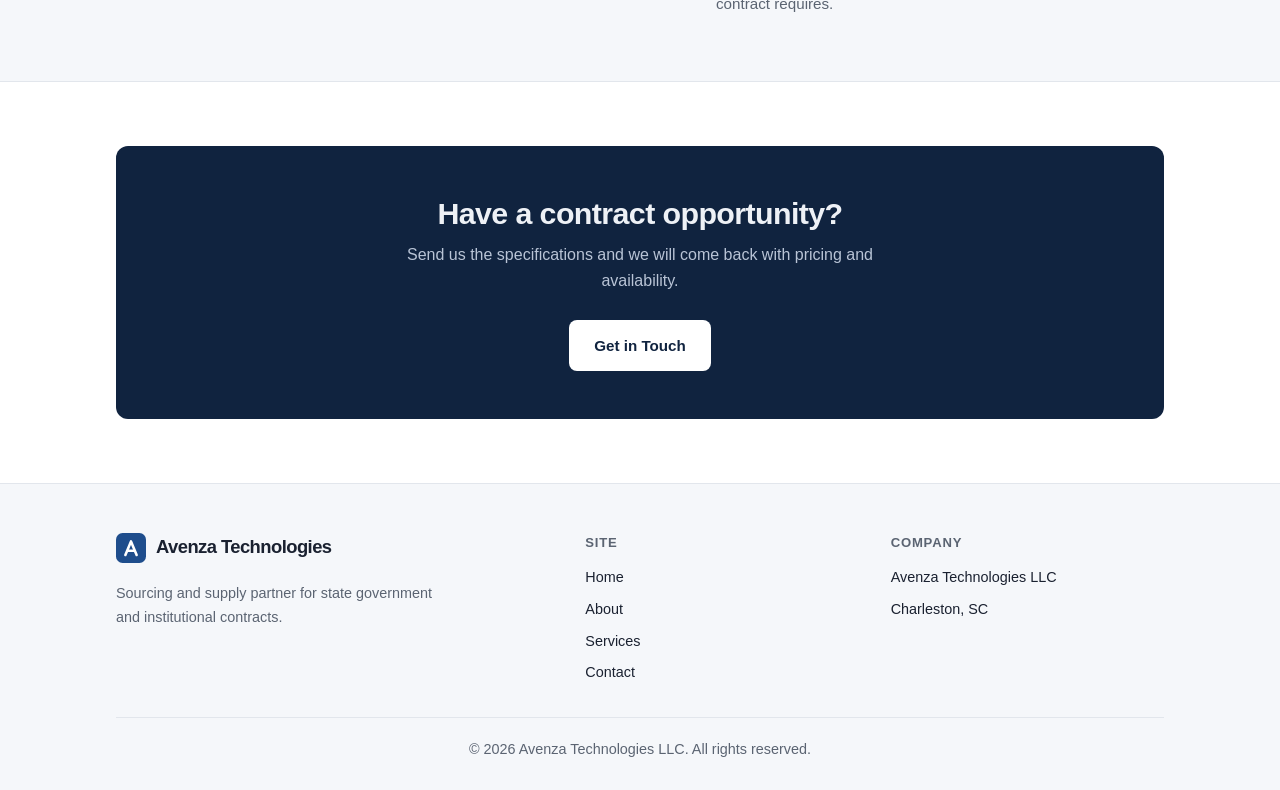
==== commit 1da813aa: "Replace the AT text mark with a geometric A monogram The old mark was the letters "AT" set in a grad" ====
--- a/index.html
+++ b/index.html
@@ -5,7 +5,8 @@
 <meta name="viewport" content="width=device-width, initial-scale=1.0">
 <title>Avenza Technologies LLC | Government &amp; Institutional Sourcing</title>
 <meta name="description" content="Avenza Technologies LLC is a sourcing and supply partner for state government and institutional contracts.">
-<link rel="stylesheet" href="assets/css/styles.css">
+<link rel="icon" href="/assets/favicon.svg" type="image/svg+xml">
+<link rel="stylesheet" href="/assets/css/styles.css">
 </head>
 <body>
 
@@ -13,17 +14,17 @@
 
 <header class="site-header">
   <div class="wrap">
-    <a class="logo" href="index.html">
-      <span class="logo-mark" aria-hidden="true">AT</span>
+    <a class="logo" href="/">
+      <svg class="logo-mark" viewBox="0 0 64 64" xmlns="http://www.w3.org/2000/svg" aria-hidden="true"><rect width="64" height="64" rx="14" fill="var(--accent)"/><path d="M20 47 L32 18 L44 47" fill="none" stroke="var(--bg)" stroke-width="5.5" stroke-linecap="round" stroke-linejoin="round"/><path d="M25.5 38 H38.5" stroke="var(--bg)" stroke-width="5.5" stroke-linecap="round"/></svg>
       Avenza Technologies
     </a>
     <button class="nav-toggle" type="button" aria-expanded="false" aria-controls="site-nav" aria-label="Toggle navigation">Menu</button>
     <nav class="site-nav" id="site-nav">
-      <a href="index.html" aria-current="page">Home</a>
-      <a href="about.html">About</a>
-      <a href="services.html">Services</a>
-      <a href="contact.html">Contact</a>
-      <a class="btn" href="contact.html">Request a Quote</a>
+      <a href="/" aria-current="page">Home</a>
+      <a href="/about/">About</a>
+      <a href="/services/">Services</a>
+      <a href="/contact/">Contact</a>
+      <a class="btn" href="/contact/">Request a Quote</a>
     </nav>
   </div>
 </header>
@@ -35,8 +36,8 @@
     <h1>Sourcing and supply partner for government &amp; institutional contracts</h1>
     <p>Avenza Technologies LLC supplies equipment, materials, and consumables to state agencies and institutional buyers across South Carolina &mdash; with dependable pricing, clear communication, and on-time delivery.</p>
     <div class="btn-row">
-      <a class="btn" href="contact.html">Request a Quote</a>
-      <a class="btn btn-ghost" href="services.html">See What We Do</a>
+      <a class="btn" href="/contact/">Request a Quote</a>
+      <a class="btn btn-ghost" href="/services/">See What We Do</a>
     </div>
   </div>
 
@@ -152,7 +153,7 @@
       <div class="cta">
         <h2>Have a contract opportunity?</h2>
         <p>Send us the specifications and we will come back with pricing and availability.</p>
-        <a class="btn" href="contact.html">Get in Touch</a>
+        <a class="btn" href="/contact/">Get in Touch</a>
       </div>
     </div>
   </section>
@@ -163,8 +164,8 @@
   <div class="wrap">
     <div class="footer-grid">
       <div>
-        <a class="logo" href="index.html">
-          <span class="logo-mark" aria-hidden="true">AT</span>
+        <a class="logo" href="/">
+          <svg class="logo-mark" viewBox="0 0 64 64" xmlns="http://www.w3.org/2000/svg" aria-hidden="true"><rect width="64" height="64" rx="14" fill="var(--accent)"/><path d="M20 47 L32 18 L44 47" fill="none" stroke="var(--bg)" stroke-width="5.5" stroke-linecap="round" stroke-linejoin="round"/><path d="M25.5 38 H38.5" stroke="var(--bg)" stroke-width="5.5" stroke-linecap="round"/></svg>
           Avenza Technologies
         </a>
         <p>Sourcing and supply partner for state government and institutional contracts.</p>
@@ -172,10 +173,10 @@
       <div>
         <h4>Site</h4>
         <ul>
-          <li><a href="index.html">Home</a></li>
-          <li><a href="about.html">About</a></li>
-          <li><a href="services.html">Services</a></li>
-          <li><a href="contact.html">Contact</a></li>
+          <li><a href="/">Home</a></li>
+          <li><a href="/about/">About</a></li>
+          <li><a href="/services/">Services</a></li>
+          <li><a href="/contact/">Contact</a></li>
         </ul>
       </div>
       <div>
@@ -192,6 +193,6 @@
   </div>
 </footer>
 
-<script src="assets/js/main.js"></script>
+<script src="/assets/js/main.js"></script>
 </body>
 </html>
--- a/assets/css/styles.css
+++ b/assets/css/styles.css
@@ -119,14 +119,8 @@
 .logo-mark {
   width: 30px;
   height: 30px;
-  border-radius: 8px;
-  background: linear-gradient(135deg, var(--accent), var(--accent-dark));
-  color: #fff;
-  display: grid;
-  place-items: center;
-  font-size: 0.85rem;
-  font-weight: 800;
   flex: none;
+  display: block;
 }
 
 .site-nav { display: flex; align-items: center; gap: 4px; }
@@ -300,22 +294,6 @@
 .prose > :first-child { margin-top: 0; }
 .prose h3 { margin: 28px 0 8px; font-size: 1.1rem; color: var(--text); }
 
-/* --- Definition list ---------------------------------------------------- */
-.facts {
-  display: grid;
-  grid-template-columns: auto 1fr;
-  gap: 10px 20px;
-  font-size: 0.95rem;
-  margin: 0;
-  padding: 24px;
-  background: var(--bg-alt);
-  border: 1px solid var(--border);
-  border-radius: var(--radius);
-}
-.section-alt .facts { background: var(--bg); }
-.facts dt { color: var(--text-muted); }
-.facts dd { margin: 0; font-weight: 500; }
-
 /* --- Numbered process --------------------------------------------------- */
 .steps { list-style: none; margin: 0; padding: 0; display: grid; gap: 22px; }
 .steps li { display: grid; grid-template-columns: 36px 1fr; gap: 16px; align-items: start; }
@@ -346,31 +324,6 @@
 .cta .btn { background: #fff; color: var(--bg-deep); }
 .cta .btn:hover { background: #dfe7f3; }
 
-/* --- Forms -------------------------------------------------------------- */
-.form { display: grid; gap: 16px; max-width: 520px; }
-.field { display: grid; gap: 6px; }
-.field label { font-size: 0.9rem; font-weight: 600; }
-.field input,
-.field textarea,
-.field select {
-  padding: 12px 14px;
-  border-radius: 8px;
-  border: 1px solid var(--border);
-  background: var(--bg);
-  color: var(--text);
-  font: inherit;
-  width: 100%;
-}
-.field textarea { min-height: 130px; resize: vertical; }
-.field input:focus,
-.field textarea:focus,
-.field select:focus {
-  outline: 2px solid var(--accent);
-  outline-offset: 1px;
-}
-.form .btn { justify-self: start; }
-.form-note { color: var(--text-muted); font-size: 0.85rem; margin: 0; }
-
 .contact-list { list-style: none; margin: 0; padding: 0; display: grid; gap: 20px; }
 .contact-list strong {
   display: block;
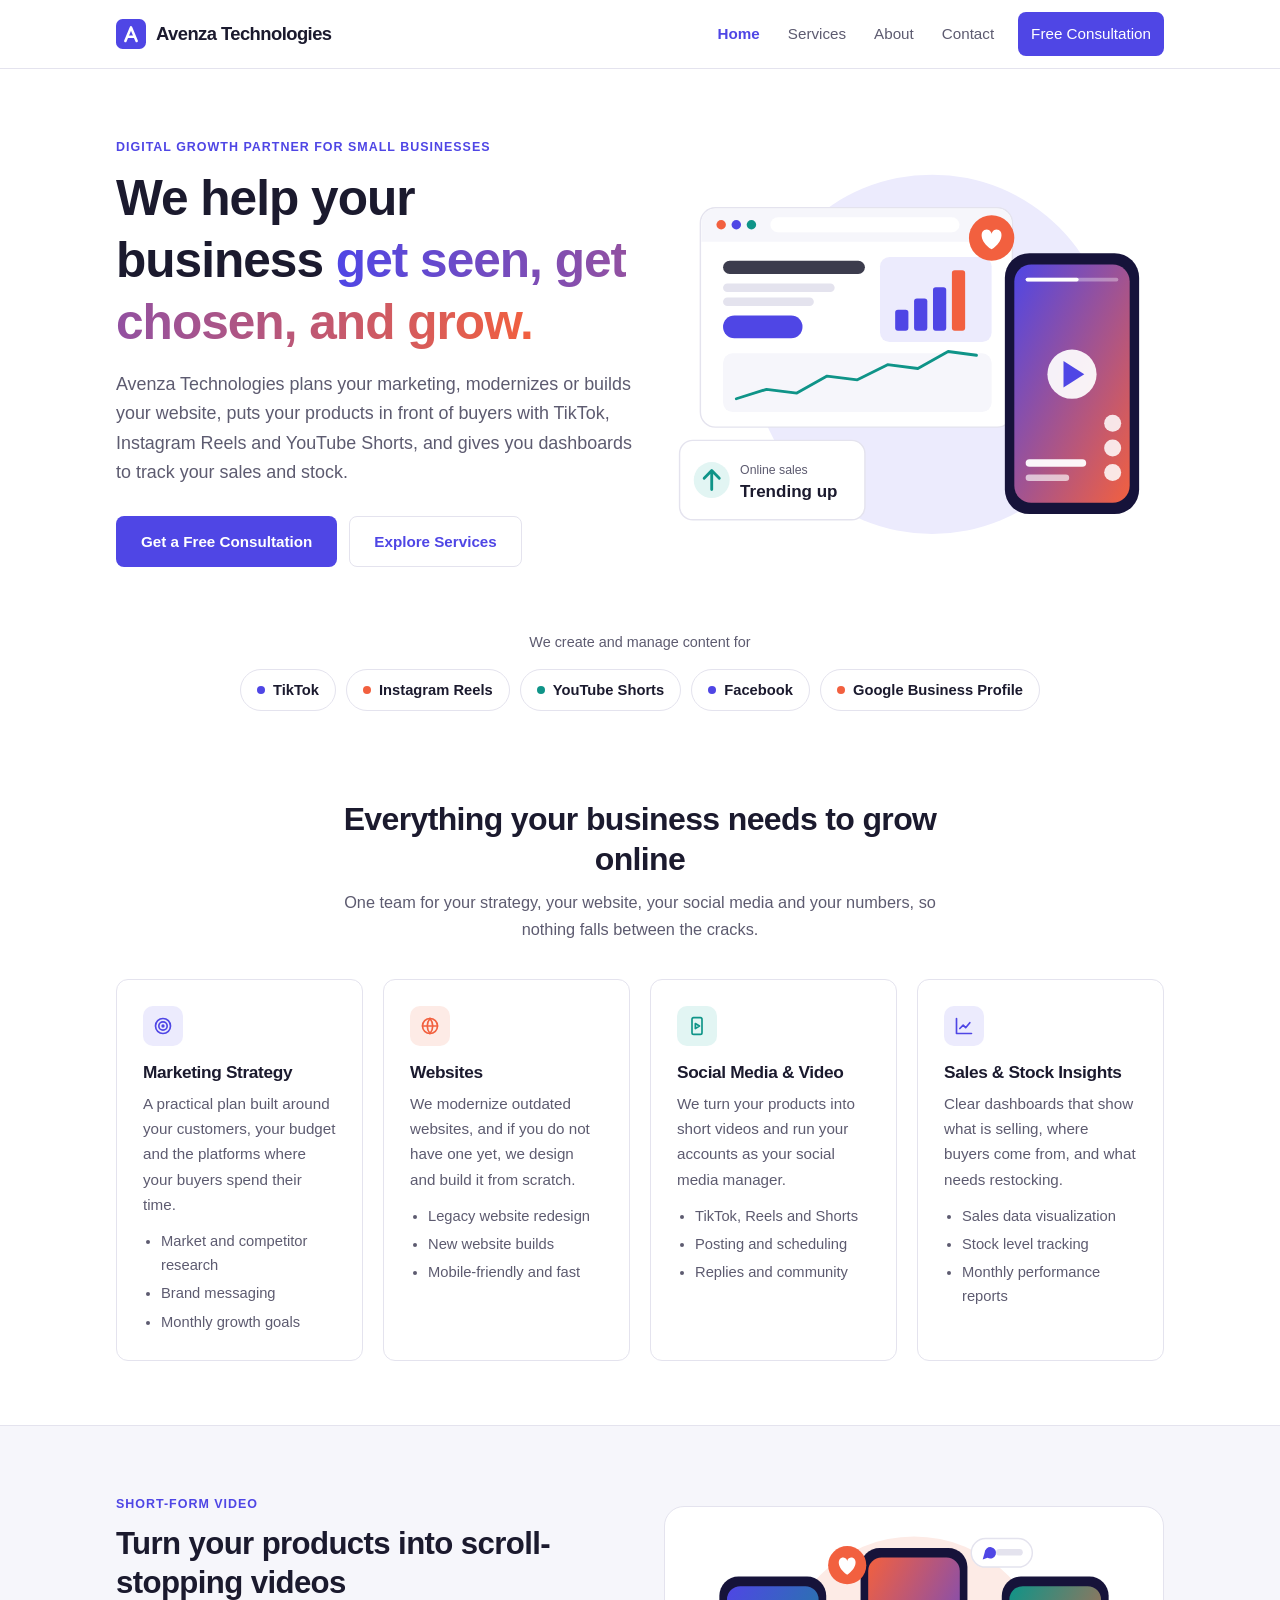
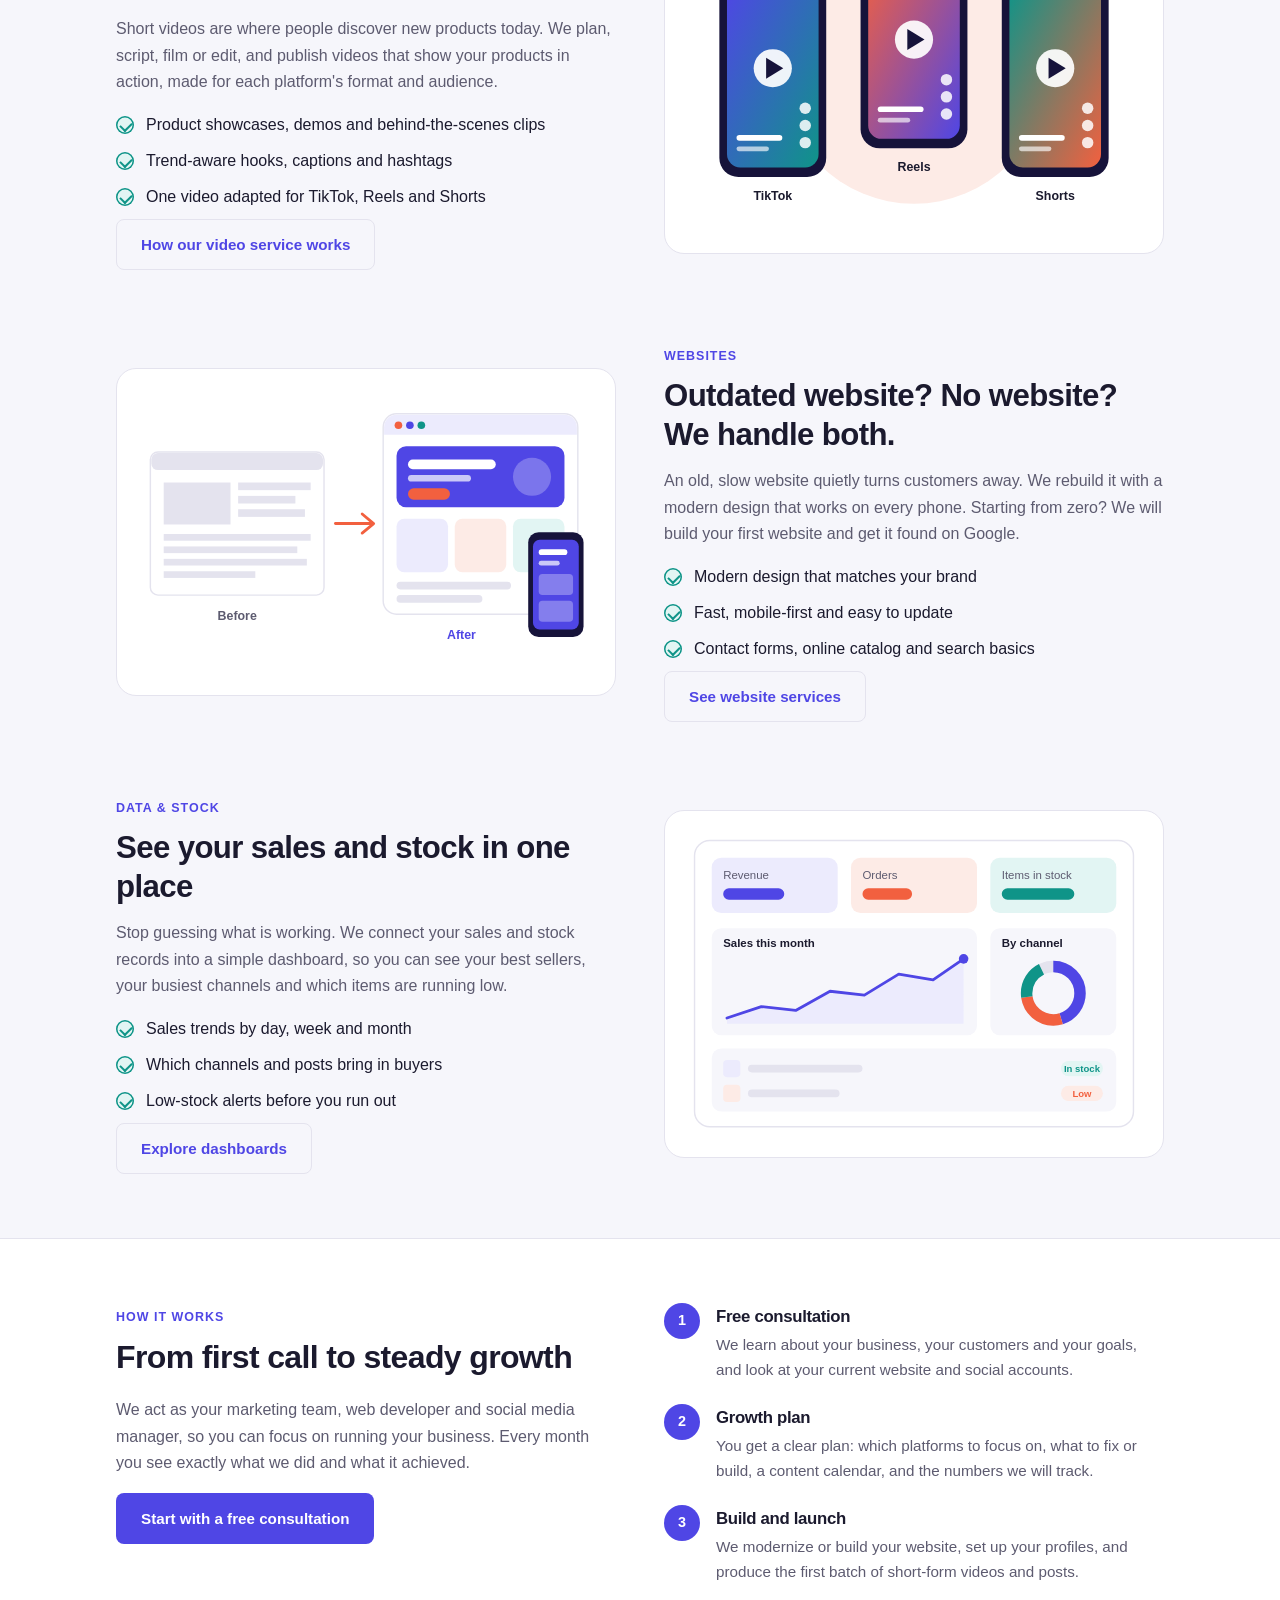
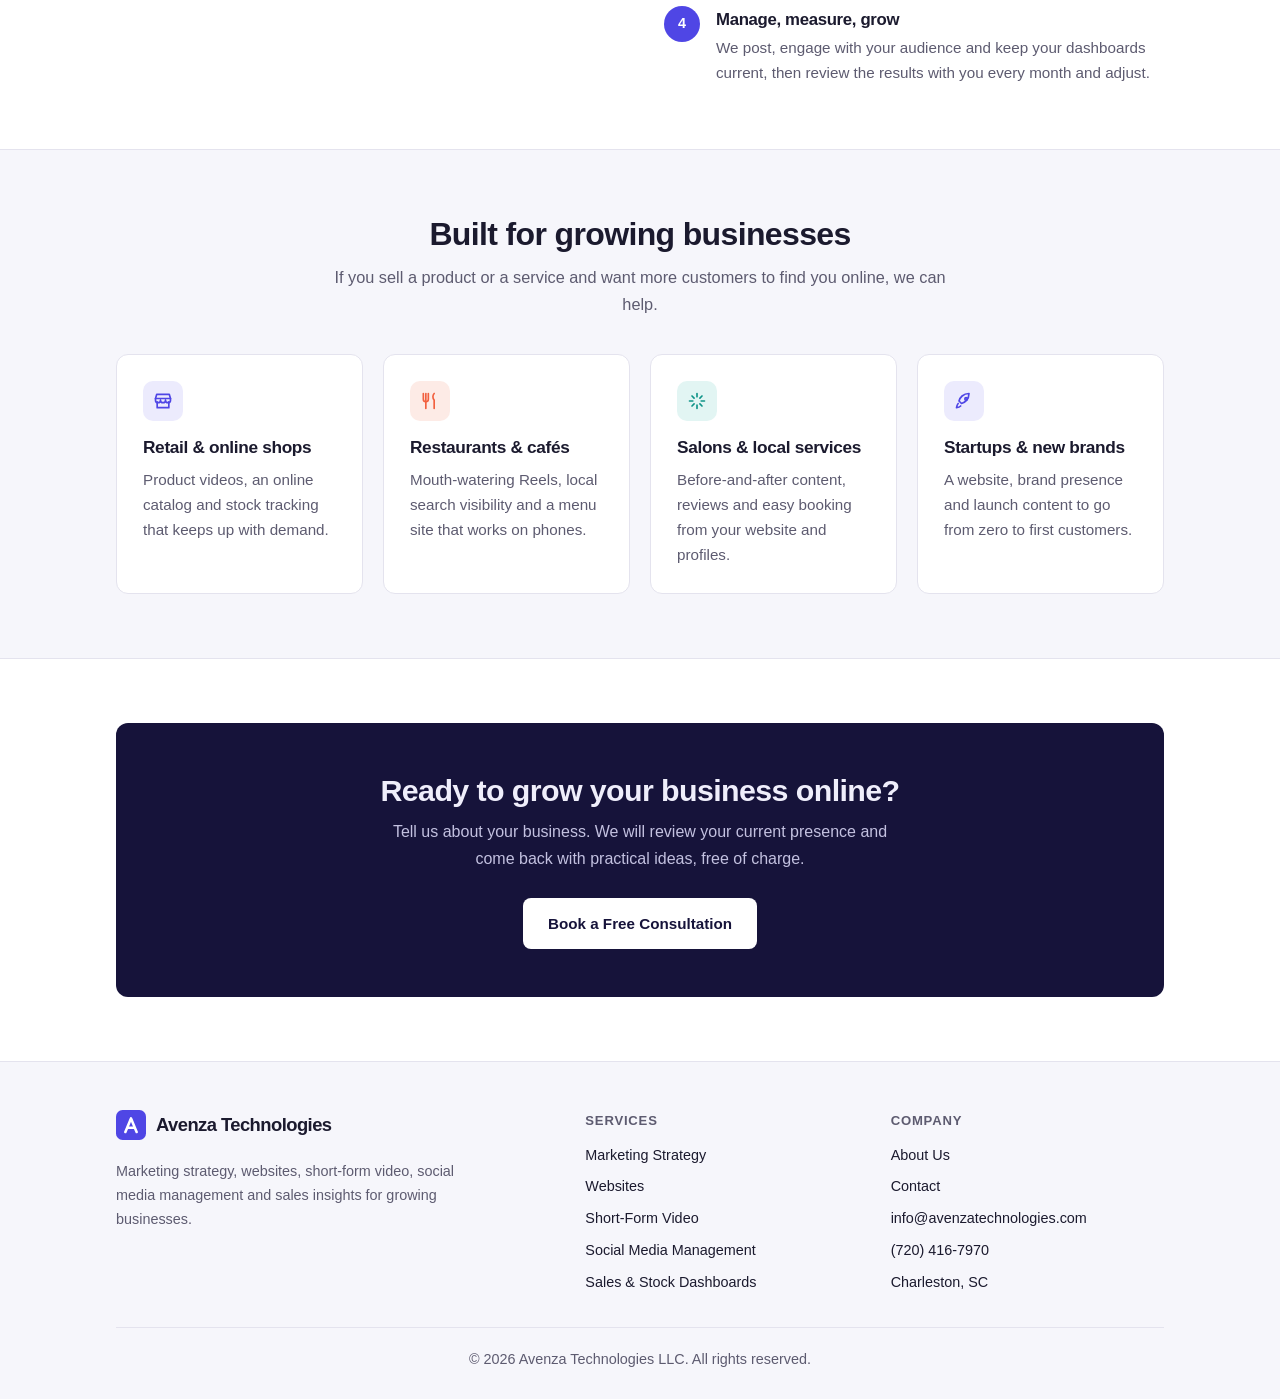
==== commit dab88c23: "Reposition the site as a digital growth agency Rewrite every page around the new business: marketing" ====
--- a/index.html
+++ b/index.html
@@ -3,8 +3,15 @@
 <head>
 <meta charset="UTF-8">
 <meta name="viewport" content="width=device-width, initial-scale=1.0">
-<title>Avenza Technologies LLC | Government &amp; Institutional Sourcing</title>
-<meta name="description" content="Avenza Technologies LLC is a sourcing and supply partner for state government and institutional contracts.">
+<title>Avenza Technologies | Digital Marketing, Websites &amp; Social Media Growth</title>
+<meta name="description" content="Avenza Technologies helps businesses grow with marketing strategy, website modernization and new builds, TikTok, Instagram Reels and YouTube Shorts, social media management, and sales and stock dashboards.">
+<link rel="canonical" href="https://avenzatechnologies.com/">
+<meta property="og:type" content="website">
+<meta property="og:site_name" content="Avenza Technologies">
+<meta property="og:title" content="Avenza Technologies | Digital Marketing, Websites &amp; Social Media Growth">
+<meta property="og:description" content="Avenza Technologies helps businesses grow with marketing strategy, website modernization and new builds, TikTok, Instagram Reels and YouTube Shorts, social media management, and sales and stock dashboards.">
+<meta property="og:url" content="https://avenzatechnologies.com/">
+<meta name="theme-color" content="#4f46e5">
 <link rel="icon" href="/assets/favicon.svg" type="image/svg+xml">
 <link rel="stylesheet" href="/assets/css/styles.css">
 </head>
@@ -21,39 +28,83 @@
     <button class="nav-toggle" type="button" aria-expanded="false" aria-controls="site-nav" aria-label="Toggle navigation">Menu</button>
     <nav class="site-nav" id="site-nav">
       <a href="/" aria-current="page">Home</a>
+      <a href="/services/">Services</a>
       <a href="/about/">About</a>
-      <a href="/services/">Services</a>
       <a href="/contact/">Contact</a>
-      <a class="btn" href="/contact/">Request a Quote</a>
+      <a class="btn" href="/contact/">Free Consultation</a>
     </nav>
   </div>
 </header>
 
 <main id="main">
 
-  <div class="hero wrap">
-    <span class="eyebrow">South Carolina Registered Vendor</span>
-    <h1>Sourcing and supply partner for government &amp; institutional contracts</h1>
-    <p>Avenza Technologies LLC supplies equipment, materials, and consumables to state agencies and institutional buyers across South Carolina &mdash; with dependable pricing, clear communication, and on-time delivery.</p>
-    <div class="btn-row">
-      <a class="btn" href="/contact/">Request a Quote</a>
-      <a class="btn btn-ghost" href="/services/">See What We Do</a>
+  <div class="wrap">
+    <div class="hero-split">
+      <div>
+        <span class="eyebrow">Digital growth partner for small businesses</span>
+        <h1>We help your business <span class="text-grad">get seen, get chosen, and grow.</span></h1>
+        <p class="lead">Avenza Technologies plans your marketing, modernizes or builds your website, puts your products in front of buyers with TikTok, Instagram Reels and YouTube Shorts, and gives you dashboards to track your sales and stock.</p>
+        <div class="btn-row">
+          <a class="btn" href="/contact/">Get a Free Consultation</a>
+          <a class="btn btn-ghost" href="/services/">Explore Services</a>
+        </div>
+      </div>
+      <div>
+        <svg class="ill" viewBox="0 0 520 420" xmlns="http://www.w3.org/2000/svg" role="img" aria-label="Illustration of a modern business website with sales charts next to a phone playing a short-form video">
+  <defs>
+    <linearGradient id="hg" x1="0" y1="0" x2="1" y2="1">
+      <stop offset="0" style="stop-color:var(--accent)"/>
+      <stop offset="1" style="stop-color:var(--accent-2)"/>
+    </linearGradient>
+  </defs>
+  <circle cx="275" cy="215" r="190" class="f-soft"/>
+  <rect x="30" y="60" width="330" height="232" rx="16" class="f-card st-line"/>
+  <path d="M46 61 H344 A15 15 0 0 1 359 76 V96 H31 V76 A15 15 0 0 1 46 61Z" class="f-alt"/>
+  <circle cx="52" cy="78" r="5" class="f-acc2"/><circle cx="68" cy="78" r="5" class="f-acc"/><circle cx="84" cy="78" r="5" class="f-acc3"/>
+  <rect x="104" y="70" width="200" height="16" rx="8" class="f-bg"/>
+  <rect x="54" y="116" width="150" height="14" rx="7" class="f-text" opacity=".85"/>
+  <rect x="54" y="140" width="118" height="9" rx="4.5" class="f-line"/>
+  <rect x="54" y="155" width="96" height="9" rx="4.5" class="f-line"/>
+  <rect x="54" y="174" width="84" height="24" rx="12" class="f-acc"/>
+  <rect x="220" y="112" width="118" height="90" rx="10" class="f-soft"/>
+  <rect x="236" y="168" width="14" height="22" rx="3" class="f-acc"/>
+  <rect x="256" y="156" width="14" height="34" rx="3" class="f-acc"/>
+  <rect x="276" y="144" width="14" height="46" rx="3" class="f-acc"/>
+  <rect x="296" y="126" width="14" height="64" rx="3" class="f-acc2"/>
+  <rect x="54" y="214" width="284" height="62" rx="10" class="f-alt"/>
+  <polyline points="68,262 100,252 132,256 164,238 196,242 228,226 260,230 292,212 322,216" class="s-acc3" stroke-width="3" stroke-linecap="round" stroke-linejoin="round"/>
+  <rect x="352" y="108" width="142" height="276" rx="26" class="f-deep"/>
+  <rect x="362" y="120" width="122" height="252" rx="18" fill="url(#hg)"/>
+  <rect x="374" y="134" width="98" height="4" rx="2" fill="#fff" opacity=".35"/>
+  <rect x="374" y="134" width="56" height="4" rx="2" fill="#fff"/>
+  <circle cx="423" cy="236" r="26" fill="#fff" opacity=".92"/>
+  <path d="M414 222 L436 236 L414 250Z" class="f-acc"/>
+  <circle cx="466" cy="288" r="9" fill="#fff" opacity=".85"/>
+  <circle cx="466" cy="314" r="9" fill="#fff" opacity=".85"/>
+  <circle cx="466" cy="340" r="9" fill="#fff" opacity=".85"/>
+  <rect x="374" y="326" width="64" height="8" rx="4" fill="#fff" opacity=".95"/>
+  <rect x="374" y="342" width="46" height="7" rx="3.5" fill="#fff" opacity=".65"/>
+  <circle cx="338" cy="92" r="24" class="f-acc2"/>
+  <path d="M338 104 C 325 96, 325 83, 333 83 C 336 83, 338 86, 338 88 C 338 86, 340 83, 343 83 C 351 83, 351 96, 338 104Z" fill="#fff"/>
+  <rect x="8" y="306" width="196" height="84" rx="14" class="f-card st-line"/>
+  <circle cx="42" cy="348" r="19" class="f-soft3"/>
+  <path d="M42 358 V338 M34 346 L42 338 L50 346" class="s-acc3" stroke-width="3" stroke-linecap="round" stroke-linejoin="round"/>
+  <text x="72" y="342" class="f-muted" font-size="13">Online sales</text>
+  <text x="72" y="366" class="f-text" font-size="18" font-weight="700">Trending up</text>
+</svg>
+      </div>
     </div>
   </div>
 
-  <div class="wrap">
-    <div class="stats">
-      <div class="stat">
-        <strong>Charleston</strong>
-        <span>South Carolina operations</span>
-      </div>
-      <div class="stat">
-        <strong>Wholesale Trade</strong>
-        <span>Equipment, supplies &amp; materials</span>
-      </div>
-      <div class="stat">
-        <strong>Registered</strong>
-        <span>South Carolina state vendor</span>
+  <div class="strip">
+    <div class="wrap">
+      <p>We create and manage content for</p>
+      <div class="chips">
+        <span class="chip"><span class="dot"></span>TikTok</span>
+        <span class="chip"><span class="dot"></span>Instagram Reels</span>
+        <span class="chip"><span class="dot"></span>YouTube Shorts</span>
+        <span class="chip"><span class="dot"></span>Facebook</span>
+        <span class="chip"><span class="dot"></span>Google Business Profile</span>
       </div>
     </div>
   </div>
@@ -61,86 +112,262 @@
   <section class="section">
     <div class="wrap">
       <div class="section-head center">
-        <h2>What We Do</h2>
-        <p>Three capabilities that cover the full path from solicitation to delivered order.</p>
-      </div>
-      <div class="cards">
-
+        <h2>Everything your business needs to grow online</h2>
+        <p>One team for your strategy, your website, your social media and your numbers, so nothing falls between the cracks.</p>
+      </div>
+      <div class="cards cards-4">
         <div class="card">
           <div class="card-icon" aria-hidden="true">
-            <svg viewBox="0 0 24 24" fill="none" stroke="currentColor" stroke-width="2" stroke-linecap="round" stroke-linejoin="round">
-              <circle cx="11" cy="11" r="7"></circle>
-              <path d="m20 20-3.5-3.5"></path>
-            </svg>
-          </div>
-          <h3>Equipment &amp; Supply Sourcing</h3>
-          <p>We identify and secure the equipment, materials, and consumables that meet your contract specifications, budget, and delivery window.</p>
-        </div>
-
+            <svg viewBox="0 0 24 24" fill="none" stroke="currentColor" stroke-width="2" stroke-linecap="round" stroke-linejoin="round"><circle cx="12" cy="12" r="9"/><circle cx="12" cy="12" r="5"/><circle cx="12" cy="12" r="1"/></svg>
+          </div>
+          <h3>Marketing Strategy</h3>
+          <p>A practical plan built around your customers, your budget and the platforms where your buyers spend their time.</p>
+            <ul>
+              <li>Market and competitor research</li>
+              <li>Brand messaging</li>
+              <li>Monthly growth goals</li>
+            </ul>
+        </div>
+        <div class="card">
+          <div class="card-icon c2" aria-hidden="true">
+            <svg viewBox="0 0 24 24" fill="none" stroke="currentColor" stroke-width="2" stroke-linecap="round" stroke-linejoin="round"><circle cx="12" cy="12" r="9"/><path d="M3 12h18"/><path d="M12 3a14 14 0 0 1 0 18a14 14 0 0 1 0-18"/></svg>
+          </div>
+          <h3>Websites</h3>
+          <p>We modernize outdated websites, and if you do not have one yet, we design and build it from scratch.</p>
+            <ul>
+              <li>Legacy website redesign</li>
+              <li>New website builds</li>
+              <li>Mobile-friendly and fast</li>
+            </ul>
+        </div>
+        <div class="card">
+          <div class="card-icon c3" aria-hidden="true">
+            <svg viewBox="0 0 24 24" fill="none" stroke="currentColor" stroke-width="2" stroke-linecap="round" stroke-linejoin="round"><rect x="6" y="2" width="12" height="20" rx="2"/><path d="m10 9 5 3-5 3z"/></svg>
+          </div>
+          <h3>Social Media &amp; Video</h3>
+          <p>We turn your products into short videos and run your accounts as your social media manager.</p>
+            <ul>
+              <li>TikTok, Reels and Shorts</li>
+              <li>Posting and scheduling</li>
+              <li>Replies and community</li>
+            </ul>
+        </div>
         <div class="card">
           <div class="card-icon" aria-hidden="true">
-            <svg viewBox="0 0 24 24" fill="none" stroke="currentColor" stroke-width="2" stroke-linecap="round" stroke-linejoin="round">
-              <path d="M14 2H6a2 2 0 0 0-2 2v16a2 2 0 0 0 2 2h12a2 2 0 0 0 2-2V8z"></path>
-              <path d="M14 2v6h6"></path>
-              <path d="m9 15 2 2 4-4"></path>
-            </svg>
-          </div>
-          <h3>Government Contract Fulfillment</h3>
-          <p>Reliable fulfillment for state and institutional purchase orders, including recurring deliveries and multi-year contract terms.</p>
-        </div>
-
-        <div class="card">
-          <div class="card-icon" aria-hidden="true">
-            <svg viewBox="0 0 24 24" fill="none" stroke="currentColor" stroke-width="2" stroke-linecap="round" stroke-linejoin="round">
-              <path d="M16 21v-2a4 4 0 0 0-4-4H6a4 4 0 0 0-4 4v2"></path>
-              <circle cx="9" cy="7" r="4"></circle>
-              <path d="M22 21v-2a4 4 0 0 0-3-3.87"></path>
-              <path d="M16 3.13a4 4 0 0 1 0 7.75"></path>
-            </svg>
-          </div>
-          <h3>Vendor &amp; Supplier Relationships</h3>
-          <p>Direct relationships with manufacturers and distributors let us secure competitive pricing and dependable lead times.</p>
-        </div>
-
+            <svg viewBox="0 0 24 24" fill="none" stroke="currentColor" stroke-width="2" stroke-linecap="round" stroke-linejoin="round"><path d="M3 3v18h18"/><path d="m7 15 4-4 3 3 5-6"/></svg>
+          </div>
+          <h3>Sales &amp; Stock Insights</h3>
+          <p>Clear dashboards that show what is selling, where buyers come from, and what needs restocking.</p>
+            <ul>
+              <li>Sales data visualization</li>
+              <li>Stock level tracking</li>
+              <li>Monthly performance reports</li>
+            </ul>
+        </div>
       </div>
     </div>
   </section>
 
   <section class="section section-alt">
+    <div class="wrap">
+      <div class="feature">
+        <div>
+          <span class="eyebrow">Short-form video</span>
+          <h2>Turn your products into scroll-stopping videos</h2>
+          <p>Short videos are where people discover new products today. We plan, script, film or edit, and publish videos that show your products in action, made for each platform's format and audience.</p>
+          <ul class="checks">
+            <li>Product showcases, demos and behind-the-scenes clips</li>
+            <li>Trend-aware hooks, captions and hashtags</li>
+            <li>One video adapted for TikTok, Reels and Shorts</li>
+          </ul>
+          <a class="btn btn-ghost" href="/services/#video">How our video service works</a>
+        </div>
+        <div class="feature-media">
+          <svg class="ill" viewBox="0 0 480 320" xmlns="http://www.w3.org/2000/svg" role="img" aria-label="Three phones showing product videos for TikTok, Instagram Reels and YouTube Shorts">
+  <defs>
+    <linearGradient id="vg1" x1="0" y1="0" x2="1" y2="1"><stop offset="0" style="stop-color:var(--accent)"/><stop offset="1" style="stop-color:var(--accent-3)"/></linearGradient>
+    <linearGradient id="vg2" x1="0" y1="0" x2="1" y2="1"><stop offset="0" style="stop-color:var(--accent-2)"/><stop offset="1" style="stop-color:var(--accent)"/></linearGradient>
+    <linearGradient id="vg3" x1="0" y1="0" x2="1" y2="1"><stop offset="0" style="stop-color:var(--accent-3)"/><stop offset="1" style="stop-color:var(--accent-2)"/></linearGradient>
+  </defs>
+  <circle cx="240" cy="150" r="140" class="f-soft2"/>
+  <rect x="36" y="52" width="112" height="210" rx="20" class="f-deep"/>
+  <rect x="44" y="62" width="96" height="190" rx="14" fill="url(#vg1)"/>
+  <circle cx="92" cy="148" r="20" fill="#fff" opacity=".92"/>
+  <path d="M85 137 L103 148 L85 159Z" fill="#16133a"/>
+  <circle cx="126" cy="190" r="6" fill="#fff" opacity=".85"/>
+  <circle cx="126" cy="208" r="6" fill="#fff" opacity=".85"/>
+  <circle cx="126" cy="226" r="6" fill="#fff" opacity=".85"/>
+  <rect x="54" y="218" width="48" height="6" rx="3" fill="#fff"/>
+  <rect x="54" y="230" width="34" height="5" rx="2.5" fill="#fff" opacity=".65"/>
+  <text x="92" y="286" text-anchor="middle" class="f-text ill-caption">TikTok</text>
+  <rect x="184" y="22" width="112" height="210" rx="20" class="f-deep"/>
+  <rect x="192" y="32" width="96" height="190" rx="14" fill="url(#vg2)"/>
+  <circle cx="240" cy="118" r="20" fill="#fff" opacity=".92"/>
+  <path d="M233 107 L251 118 L233 129Z" fill="#16133a"/>
+  <circle cx="274" cy="160" r="6" fill="#fff" opacity=".85"/>
+  <circle cx="274" cy="178" r="6" fill="#fff" opacity=".85"/>
+  <circle cx="274" cy="196" r="6" fill="#fff" opacity=".85"/>
+  <rect x="202" y="188" width="48" height="6" rx="3" fill="#fff"/>
+  <rect x="202" y="200" width="34" height="5" rx="2.5" fill="#fff" opacity=".65"/>
+  <text x="240" y="256" text-anchor="middle" class="f-text ill-caption">Reels</text>
+  <rect x="332" y="52" width="112" height="210" rx="20" class="f-deep"/>
+  <rect x="340" y="62" width="96" height="190" rx="14" fill="url(#vg3)"/>
+  <circle cx="388" cy="148" r="20" fill="#fff" opacity=".92"/>
+  <path d="M381 137 L399 148 L381 159Z" fill="#16133a"/>
+  <circle cx="422" cy="190" r="6" fill="#fff" opacity=".85"/>
+  <circle cx="422" cy="208" r="6" fill="#fff" opacity=".85"/>
+  <circle cx="422" cy="226" r="6" fill="#fff" opacity=".85"/>
+  <rect x="350" y="218" width="48" height="6" rx="3" fill="#fff"/>
+  <rect x="350" y="230" width="34" height="5" rx="2.5" fill="#fff" opacity=".65"/>
+  <text x="388" y="286" text-anchor="middle" class="f-text ill-caption">Shorts</text>
+  <circle cx="170" cy="40" r="20" class="f-acc2"/>
+  <path d="M170 50 C 159 43, 159 32, 166 32 C 168.5 32, 170 34.5, 170 36 C 170 34.5, 171.5 32, 174 32 C 181 32, 181 43, 170 50Z" fill="#fff"/>
+  <rect x="300" y="12" width="64" height="30" rx="15" class="f-card st-line"/>
+  <path d="M314 27 a6 6 0 1 1 3 5.2 L312 34Z" class="f-acc"/>
+  <rect x="326" y="23" width="28" height="7" rx="3.5" class="f-line"/>
+</svg>
+        </div>
+      </div>
+
+      <div class="feature reverse">
+        <div>
+          <span class="eyebrow">Websites</span>
+          <h2>Outdated website? No website? We handle both.</h2>
+          <p>An old, slow website quietly turns customers away. We rebuild it with a modern design that works on every phone. Starting from zero? We will build your first website and get it found on Google.</p>
+          <ul class="checks">
+            <li>Modern design that matches your brand</li>
+            <li>Fast, mobile-first and easy to update</li>
+            <li>Contact forms, online catalog and search basics</li>
+          </ul>
+          <a class="btn btn-ghost" href="/services/#websites">See website services</a>
+        </div>
+        <div class="feature-media">
+          <svg class="ill" viewBox="0 0 480 300" xmlns="http://www.w3.org/2000/svg" role="img" aria-label="An outdated website transformed into a modern, mobile-friendly website">
+  <rect x="14" y="66" width="182" height="150" rx="8" class="f-card st-line"/>
+  <rect x="15" y="67" width="180" height="18" rx="7" class="f-line"/>
+  <rect x="28" y="98" width="70" height="44" class="f-line"/>
+  <rect x="106" y="98" width="76" height="8" class="f-line"/>
+  <rect x="106" y="112" width="60" height="8" class="f-line"/>
+  <rect x="106" y="126" width="70" height="8" class="f-line"/>
+  <rect x="28" y="152" width="154" height="7" class="f-line"/>
+  <rect x="28" y="165" width="140" height="7" class="f-line"/>
+  <rect x="28" y="178" width="150" height="7" class="f-line"/>
+  <rect x="28" y="191" width="96" height="7" class="f-line"/>
+  <text x="105" y="242" text-anchor="middle" class="f-muted ill-caption">Before</text>
+  <path d="M208 141 H246" class="s-acc2" stroke-width="3" stroke-linecap="round"/>
+  <path d="M236 131 L248 141 L236 151" class="s-acc2" stroke-width="3" stroke-linecap="round" stroke-linejoin="round"/>
+  <rect x="258" y="26" width="204" height="210" rx="14" class="f-card st-line"/>
+  <path d="M272 27 H448 A13 13 0 0 1 461 40 V48 H259 V40 A13 13 0 0 1 272 27Z" class="f-soft"/>
+  <circle cx="274" cy="38" r="4" class="f-acc2"/><circle cx="286" cy="38" r="4" class="f-acc"/><circle cx="298" cy="38" r="4" class="f-acc3"/>
+  <rect x="272" y="60" width="176" height="64" rx="10" class="f-acc"/>
+  <rect x="284" y="74" width="92" height="10" rx="5" fill="#fff"/>
+  <rect x="284" y="90" width="66" height="7" rx="3.5" fill="#fff" opacity=".7"/>
+  <rect x="284" y="104" width="44" height="12" rx="6" class="f-acc2"/>
+  <circle cx="414" cy="92" r="20" fill="#fff" opacity=".25"/>
+  <rect x="272" y="136" width="54" height="56" rx="8" class="f-soft"/>
+  <rect x="333" y="136" width="54" height="56" rx="8" class="f-soft2"/>
+  <rect x="394" y="136" width="54" height="56" rx="8" class="f-soft3"/>
+  <rect x="272" y="202" width="120" height="8" rx="4" class="f-line"/>
+  <rect x="272" y="216" width="90" height="8" rx="4" class="f-line"/>
+  <rect x="410" y="150" width="58" height="110" rx="11" class="f-deep"/>
+  <rect x="415" y="158" width="48" height="94" rx="7" class="f-acc"/>
+  <rect x="421" y="168" width="30" height="6" rx="3" fill="#fff"/>
+  <rect x="421" y="180" width="22" height="5" rx="2.5" fill="#fff" opacity=".7"/>
+  <rect x="421" y="194" width="36" height="22" rx="4" fill="#fff" opacity=".3"/>
+  <rect x="421" y="222" width="36" height="22" rx="4" fill="#fff" opacity=".3"/>
+  <text x="340" y="262" text-anchor="middle" class="f-acc ill-caption">After</text>
+</svg>
+        </div>
+      </div>
+
+      <div class="feature">
+        <div>
+          <span class="eyebrow">Data &amp; stock</span>
+          <h2>See your sales and stock in one place</h2>
+          <p>Stop guessing what is working. We connect your sales and stock records into a simple dashboard, so you can see your best sellers, your busiest channels and which items are running low.</p>
+          <ul class="checks">
+            <li>Sales trends by day, week and month</li>
+            <li>Which channels and posts bring in buyers</li>
+            <li>Low-stock alerts before you run out</li>
+          </ul>
+          <a class="btn btn-ghost" href="/services/#insights">Explore dashboards</a>
+        </div>
+        <div class="feature-media">
+          <svg class="ill" viewBox="0 0 480 320" xmlns="http://www.w3.org/2000/svg" role="img" aria-label="Sales dashboard with revenue chart, sales by channel and a stock list flagging low items">
+  <rect x="10" y="10" width="460" height="300" rx="16" class="f-card st-line"/>
+  <rect x="28" y="28" width="132" height="58" rx="10" class="f-soft"/>
+  <text x="40" y="50" class="f-muted" font-size="12">Revenue</text>
+  <rect x="40" y="60" width="64" height="12" rx="6" class="f-acc"/>
+  <rect x="174" y="28" width="132" height="58" rx="10" class="f-soft2"/>
+  <text x="186" y="50" class="f-muted" font-size="12">Orders</text>
+  <rect x="186" y="60" width="52" height="12" rx="6" class="f-acc2"/>
+  <rect x="320" y="28" width="132" height="58" rx="10" class="f-soft3"/>
+  <text x="332" y="50" class="f-muted" font-size="12">Items in stock</text>
+  <rect x="332" y="60" width="76" height="12" rx="6" class="f-acc3"/>
+  <rect x="28" y="102" width="278" height="112" rx="10" class="f-alt"/>
+  <text x="40" y="122" class="f-text" font-size="12" font-weight="700">Sales this month</text>
+  <path d="M44 196 L80 184 L116 188 L152 168 L188 172 L224 150 L260 156 L292 134 V202 H44Z" class="f-soft"/>
+  <polyline points="44,196 80,184 116,188 152,168 188,172 224,150 260,156 292,134" class="s-acc" stroke-width="3" stroke-linecap="round" stroke-linejoin="round"/>
+  <circle cx="292" cy="134" r="5" class="f-acc"/>
+  <rect x="320" y="102" width="132" height="112" rx="10" class="f-alt"/>
+  <text x="332" y="122" class="f-text" font-size="12" font-weight="700">By channel</text>
+  <g transform="rotate(-90 386 170)">
+    <circle cx="386" cy="170" r="28" stroke-width="12" style="stroke:var(--border)" fill="none"/>
+    <circle cx="386" cy="170" r="28" stroke-width="12" class="s-acc" stroke-dasharray="79 176"/>
+    <circle cx="386" cy="170" r="28" stroke-width="12" class="s-acc2" stroke-dasharray="48 176" stroke-dashoffset="-79"/>
+    <circle cx="386" cy="170" r="28" stroke-width="12" class="s-acc3" stroke-dasharray="35 176" stroke-dashoffset="-127"/>
+  </g>
+  <rect x="28" y="228" width="424" height="66" rx="10" class="f-alt"/>
+  <rect x="40" y="240" width="18" height="18" rx="4" class="f-soft"/>
+  <rect x="66" y="245" width="120" height="8" rx="4" class="f-line"/>
+  <rect x="394" y="241" width="44" height="16" rx="8" class="f-soft3"/>
+  <text x="416" y="253" text-anchor="middle" class="f-acc3" font-size="10" font-weight="700">In stock</text>
+  <rect x="40" y="266" width="18" height="18" rx="4" class="f-soft2"/>
+  <rect x="66" y="271" width="96" height="8" rx="4" class="f-line"/>
+  <rect x="394" y="267" width="44" height="16" rx="8" class="f-soft2"/>
+  <text x="416" y="279" text-anchor="middle" class="f-acc2" font-size="10" font-weight="700">Low</text>
+</svg>
+        </div>
+      </div>
+    </div>
+  </section>
+
+  <section class="section">
     <div class="wrap">
       <div class="split">
         <div class="prose">
-          <span class="eyebrow">How It Works</span>
-          <h2 style="margin:0 0 20px; font-size:clamp(1.5rem,3vw,2rem);">A straightforward process</h2>
-          <p>Public purchasing runs on documentation, deadlines, and follow-through. We keep each step simple and visible so buyers know exactly where an order stands.</p>
+          <span class="eyebrow">How it works</span>
+          <h2 style="margin:0 0 20px; font-size:clamp(1.5rem,3vw,2rem);">From first call to steady growth</h2>
+          <p>We act as your marketing team, web developer and social media manager, so you can focus on running your business. Every month you see exactly what we did and what it achieved.</p>
+          <a class="btn" href="/contact/">Start with a free consultation</a>
         </div>
         <ol class="steps">
           <li>
             <span class="num" aria-hidden="true">1</span>
             <div>
-              <h3>Review the requirement</h3>
-              <p>We read the solicitation or purchase order and confirm specifications, quantities, and delivery terms before quoting.</p>
+              <h3>Free consultation</h3>
+              <p>We learn about your business, your customers and your goals, and look at your current website and social accounts.</p>
             </div>
           </li>
           <li>
             <span class="num" aria-hidden="true">2</span>
             <div>
-              <h3>Source and quote</h3>
-              <p>We go to our supplier network for pricing and availability, then return a written quote with lead times.</p>
+              <h3>Growth plan</h3>
+              <p>You get a clear plan: which platforms to focus on, what to fix or build, a content calendar, and the numbers we will track.</p>
             </div>
           </li>
           <li>
             <span class="num" aria-hidden="true">3</span>
             <div>
-              <h3>Fulfill and deliver</h3>
-              <p>On award, we place the order, track it, and coordinate delivery to your site or receiving facility.</p>
+              <h3>Build and launch</h3>
+              <p>We modernize or build your website, set up your profiles, and produce the first batch of short-form videos and posts.</p>
             </div>
           </li>
           <li>
             <span class="num" aria-hidden="true">4</span>
             <div>
-              <h3>Close out</h3>
-              <p>We handle invoicing, documentation, and any follow-up the contract requires.</p>
+              <h3>Manage, measure, grow</h3>
+              <p>We post, engage with your audience and keep your dashboards current, then review the results with you every month and adjust.</p>
             </div>
           </li>
         </ol>
@@ -148,12 +375,51 @@
     </div>
   </section>
 
+  <section class="section section-alt">
+    <div class="wrap">
+      <div class="section-head center">
+        <h2>Built for growing businesses</h2>
+        <p>If you sell a product or a service and want more customers to find you online, we can help.</p>
+      </div>
+      <div class="cards cards-4">
+        <div class="card">
+          <div class="card-icon" aria-hidden="true">
+            <svg viewBox="0 0 24 24" fill="none" stroke="currentColor" stroke-width="2" stroke-linecap="round" stroke-linejoin="round"><path d="M3 9 4.5 4h15L21 9"/><path d="M3 9h18v2a3 3 0 0 1-6 0 3 3 0 0 1-6 0 3 3 0 0 1-6 0z"/><path d="M5 13v7h14v-7"/></svg>
+          </div>
+          <h3>Retail &amp; online shops</h3>
+          <p>Product videos, an online catalog and stock tracking that keeps up with demand.</p>
+        </div>
+        <div class="card">
+          <div class="card-icon c2" aria-hidden="true">
+            <svg viewBox="0 0 24 24" fill="none" stroke="currentColor" stroke-width="2" stroke-linecap="round" stroke-linejoin="round"><path d="M4 3v7a3 3 0 0 0 6 0V3"/><path d="M7 3v18"/><path d="M17 3c-2 2-2 6 0 8v10"/></svg>
+          </div>
+          <h3>Restaurants &amp; cafés</h3>
+          <p>Mouth-watering Reels, local search visibility and a menu site that works on phones.</p>
+        </div>
+        <div class="card">
+          <div class="card-icon c3" aria-hidden="true">
+            <svg viewBox="0 0 24 24" fill="none" stroke="currentColor" stroke-width="2" stroke-linecap="round" stroke-linejoin="round"><path d="M12 3v4M12 17v4M3 12h4M17 12h4M6 6l2.5 2.5M15.5 15.5 18 18M6 18l2.5-2.5M15.5 8.5 18 6"/></svg>
+          </div>
+          <h3>Salons &amp; local services</h3>
+          <p>Before-and-after content, reviews and easy booking from your website and profiles.</p>
+        </div>
+        <div class="card">
+          <div class="card-icon" aria-hidden="true">
+            <svg viewBox="0 0 24 24" fill="none" stroke="currentColor" stroke-width="2" stroke-linecap="round" stroke-linejoin="round"><path d="M5 15c-1.5 1.5-2 5-2 5s3.5-.5 5-2"/><path d="M9 15 6 12c1-4 5-9 12-9 0 7-5 11-9 12z"/><circle cx="14.5" cy="9.5" r="1.5"/></svg>
+          </div>
+          <h3>Startups &amp; new brands</h3>
+          <p>A website, brand presence and launch content to go from zero to first customers.</p>
+        </div>
+      </div>
+    </div>
+  </section>
+
   <section class="section">
     <div class="wrap">
       <div class="cta">
-        <h2>Have a contract opportunity?</h2>
-        <p>Send us the specifications and we will come back with pricing and availability.</p>
-        <a class="btn" href="/contact/">Get in Touch</a>
+        <h2>Ready to grow your business online?</h2>
+        <p>Tell us about your business. We will review your current presence and come back with practical ideas, free of charge.</p>
+        <a class="btn" href="/contact/">Book a Free Consultation</a>
       </div>
     </div>
   </section>
@@ -168,21 +434,25 @@
           <svg class="logo-mark" viewBox="0 0 64 64" xmlns="http://www.w3.org/2000/svg" aria-hidden="true"><rect width="64" height="64" rx="14" fill="var(--accent)"/><path d="M20 47 L32 18 L44 47" fill="none" stroke="var(--bg)" stroke-width="5.5" stroke-linecap="round" stroke-linejoin="round"/><path d="M25.5 38 H38.5" stroke="var(--bg)" stroke-width="5.5" stroke-linecap="round"/></svg>
           Avenza Technologies
         </a>
-        <p>Sourcing and supply partner for state government and institutional contracts.</p>
+        <p>Marketing strategy, websites, short-form video, social media management and sales insights for growing businesses.</p>
       </div>
       <div>
-        <h4>Site</h4>
+        <h4>Services</h4>
         <ul>
-          <li><a href="/">Home</a></li>
-          <li><a href="/about/">About</a></li>
-          <li><a href="/services/">Services</a></li>
-          <li><a href="/contact/">Contact</a></li>
+          <li><a href="/services/#strategy">Marketing Strategy</a></li>
+          <li><a href="/services/#websites">Websites</a></li>
+          <li><a href="/services/#video">Short-Form Video</a></li>
+          <li><a href="/services/#social">Social Media Management</a></li>
+          <li><a href="/services/#insights">Sales &amp; Stock Dashboards</a></li>
         </ul>
       </div>
       <div>
         <h4>Company</h4>
         <ul>
-          <li>Avenza Technologies LLC</li>
+          <li><a href="/about/">About Us</a></li>
+          <li><a href="/contact/">Contact</a></li>
+          <li><a href="mailto:info@avenzatechnologies.com">info@avenzatechnologies.com</a></li>
+          <li><a href="tel:+17204167970">(720) 416-7970</a></li>
           <li>Charleston, SC</li>
         </ul>
       </div>
--- a/assets/css/styles.css
+++ b/assets/css/styles.css
@@ -5,16 +5,22 @@
 /* --- Tokens ------------------------------------------------------------- */
 :root {
   --bg: #ffffff;
-  --bg-alt: #f5f7fa;
-  --bg-deep: #10233f;
-  --text: #1a2130;
-  --text-muted: #5b6472;
-  --text-invert: #eef1f6;
-  --accent: #1e4d8c;
-  --accent-dark: #143766;
-  --accent-soft: #e8effa;
-  --border: #e2e6ec;
-  --shadow: 0 1px 2px rgba(16, 35, 63, .05), 0 8px 24px rgba(16, 35, 63, .06);
+  --bg-alt: #f6f6fb;
+  --bg-deep: #16133a;
+  --text: #1b1a2e;
+  --text-muted: #5d5b70;
+  --text-invert: #efeefb;
+  --accent: #4f46e5;
+  --accent-dark: #3c33c4;
+  --accent-soft: #ecebfd;
+  --accent-2: #f2603f;
+  --accent-2-soft: #fdebe6;
+  --accent-3: #0f9488;
+  --accent-3-soft: #e2f5f3;
+  --card: #ffffff;
+  --on-accent: #ffffff;
+  --border: #e4e3ee;
+  --shadow: 0 1px 2px rgba(22, 19, 58, .05), 0 8px 24px rgba(22, 19, 58, .07);
   --radius: 12px;
   --maxw: 1080px;
   --gutter: 16px;
@@ -22,29 +28,41 @@
 
 @media (prefers-color-scheme: dark) {
   :root:not([data-theme="light"]) {
-    --bg: #12161f;
-    --bg-alt: #191f2b;
-    --bg-deep: #0c1119;
-    --text: #eef1f6;
-    --text-muted: #a3adbd;
-    --accent: #6fa3e0;
-    --accent-dark: #8fbcf0;
-    --accent-soft: #1b2436;
-    --border: #2a3242;
+    --bg: #121220;
+    --bg-alt: #1a1a2b;
+    --bg-deep: #0c0b18;
+    --text: #efeefb;
+    --text-muted: #a9a7c0;
+    --accent: #8f8cff;
+    --accent-dark: #aba9ff;
+    --accent-soft: #242347;
+    --accent-2: #ff8a6b;
+    --accent-2-soft: #3a2422;
+    --accent-3: #3ccfbf;
+    --accent-3-soft: #16302e;
+    --card: #1e1e31;
+    --on-accent: #12112a;
+    --border: #2d2c45;
     --shadow: 0 1px 2px rgba(0, 0, 0, .3), 0 8px 24px rgba(0, 0, 0, .35);
   }
 }
 
 :root[data-theme="dark"] {
-  --bg: #12161f;
-  --bg-alt: #191f2b;
-  --bg-deep: #0c1119;
-  --text: #eef1f6;
-  --text-muted: #a3adbd;
-  --accent: #6fa3e0;
-  --accent-dark: #8fbcf0;
-  --accent-soft: #1b2436;
-  --border: #2a3242;
+  --bg: #121220;
+  --bg-alt: #1a1a2b;
+  --bg-deep: #0c0b18;
+  --text: #efeefb;
+  --text-muted: #a9a7c0;
+  --accent: #8f8cff;
+  --accent-dark: #aba9ff;
+  --accent-soft: #242347;
+  --accent-2: #ff8a6b;
+  --accent-2-soft: #3a2422;
+  --accent-3: #3ccfbf;
+  --accent-3-soft: #16302e;
+  --card: #1e1e31;
+  --on-accent: #12112a;
+  --border: #2d2c45;
   --shadow: 0 1px 2px rgba(0, 0, 0, .3), 0 8px 24px rgba(0, 0, 0, .35);
 }
 
@@ -80,7 +98,7 @@
   left: -9999px;
   top: 0;
   background: var(--accent);
-  color: #fff;
+  color: var(--on-accent);
   padding: 10px 16px;
   border-radius: 0 0 8px 0;
   z-index: 100;
@@ -136,8 +154,8 @@
 .site-nav a:hover { color: var(--text); background: var(--bg-alt); }
 .site-nav a[aria-current="page"] { color: var(--accent); font-weight: 600; }
 
-.site-nav .btn { margin-left: 8px; color: #fff; }
-.site-nav .btn:hover { background: var(--accent-dark); color: #fff; }
+.site-nav .btn { margin-left: 8px; color: var(--on-accent); }
+.site-nav .btn:hover { background: var(--accent-dark); color: var(--on-accent); }
 
 .nav-toggle {
   display: none;
@@ -176,7 +194,7 @@
 .btn {
   display: inline-block;
   background: var(--accent);
-  color: #fff;
+  color: var(--on-accent);
   padding: 12px 24px;
   border-radius: 8px;
   text-decoration: none;
@@ -261,7 +279,7 @@
 }
 
 .card {
-  background: var(--bg);
+  background: var(--card);
   border: 1px solid var(--border);
   border-radius: var(--radius);
   padding: 26px;
@@ -302,7 +320,7 @@
   height: 36px;
   border-radius: 50%;
   background: var(--accent);
-  color: #fff;
+  color: var(--on-accent);
   display: grid;
   place-items: center;
   font-weight: 700;
@@ -320,8 +338,8 @@
   text-align: center;
 }
 .cta h2 { margin: 0 0 10px; font-size: clamp(1.4rem, 3vw, 1.9rem); }
-.cta p { color: #b9c4d6; margin: 0 auto 26px; max-width: 520px; }
-.cta .btn { background: #fff; color: var(--bg-deep); }
+.cta p { color: #c3c1e0; margin: 0 auto 26px; max-width: 520px; }
+.cta .btn { background: #fff; color: #16133a; }
 .cta .btn:hover { background: #dfe7f3; }
 
 .contact-list { list-style: none; margin: 0; padding: 0; display: grid; gap: 20px; }
@@ -368,3 +386,224 @@
   text-align: center;
 }
 .footer-bottom p { margin: 0; }
+
+/* ==========================================================================
+   Digital growth refresh
+   ========================================================================== */
+
+.text-grad {
+  background: linear-gradient(90deg, var(--accent), var(--accent-2));
+  -webkit-background-clip: text;
+  background-clip: text;
+  color: transparent;
+}
+
+/* --- Split hero with illustration -------------------------------------- */
+.hero-split {
+  display: grid;
+  grid-template-columns: 1.05fr 1fr;
+  gap: 40px;
+  align-items: center;
+  padding: 64px 0 56px;
+}
+.hero-split h1 { font-size: clamp(2rem, 4.6vw, 3.1rem); margin: 0 0 16px; }
+.hero-split p.lead { color: var(--text-muted); font-size: 1.12rem; margin: 0 0 28px; max-width: 560px; }
+@media (max-width: 860px) {
+  .hero-split { grid-template-columns: 1fr; padding: 44px 0 36px; gap: 28px; }
+}
+
+.ill { width: 100%; height: auto; display: block; }
+.ill text { font-family: inherit; }
+.f-bg { fill: var(--bg); }
+.f-alt { fill: var(--bg-alt); }
+.f-card { fill: var(--card); }
+.f-deep { fill: var(--bg-deep); }
+.f-acc { fill: var(--accent); }
+.f-acc2 { fill: var(--accent-2); }
+.f-acc3 { fill: var(--accent-3); }
+.f-soft { fill: var(--accent-soft); }
+.f-soft2 { fill: var(--accent-2-soft); }
+.f-soft3 { fill: var(--accent-3-soft); }
+.f-line { fill: var(--border); }
+.f-muted { fill: var(--text-muted); }
+.f-text { fill: var(--text); }
+.f-white { fill: #fff; }
+.s-line { stroke: var(--border); fill: none; }
+.s-acc { stroke: var(--accent); fill: none; }
+.s-acc2 { stroke: var(--accent-2); fill: none; }
+.s-acc3 { stroke: var(--accent-3); fill: none; }
+.s-muted { stroke: var(--text-muted); fill: none; }
+
+/* --- Platform chips ---------------------------------------------------- */
+.chips { display: flex; flex-wrap: wrap; gap: 10px; justify-content: center; }
+.chip {
+  display: inline-flex;
+  align-items: center;
+  gap: 8px;
+  padding: 8px 16px;
+  border: 1px solid var(--border);
+  border-radius: 999px;
+  background: var(--card);
+  font-size: 0.92rem;
+  font-weight: 600;
+  color: var(--text);
+}
+.chip .dot { width: 8px; height: 8px; border-radius: 50%; background: var(--accent); }
+.chip:nth-child(3n+2) .dot { background: var(--accent-2); }
+.chip:nth-child(3n) .dot { background: var(--accent-3); }
+.strip { padding: 8px 0 24px; text-align: center; }
+.strip p { color: var(--text-muted); font-size: 0.9rem; margin: 0 0 14px; }
+
+/* --- Card variants ----------------------------------------------------- */
+.card { transition: transform .15s ease, box-shadow .15s ease; }
+.card:hover { transform: translateY(-2px); box-shadow: var(--shadow); }
+.card-icon.c2 { background: var(--accent-2-soft); color: var(--accent-2); }
+.card-icon.c3 { background: var(--accent-3-soft); color: var(--accent-3); }
+.card ul { margin: 12px 0 0; padding-left: 18px; color: var(--text-muted); font-size: 0.92rem; display: grid; gap: 4px; }
+.cards.cards-4 { grid-template-columns: repeat(auto-fit, minmax(230px, 1fr)); }
+
+/* --- Feature rows (text + illustration) -------------------------------- */
+.feature {
+  display: grid;
+  grid-template-columns: 1fr 1fr;
+  gap: 48px;
+  align-items: center;
+}
+.feature + .feature { margin-top: 72px; }
+.feature.reverse .feature-media { order: -1; }
+.feature h2 { font-size: clamp(1.45rem, 3vw, 1.95rem); margin: 0 0 14px; }
+.feature p { color: var(--text-muted); margin: 0 0 16px; }
+.feature-media {
+  background: var(--bg-alt);
+  border: 1px solid var(--border);
+  border-radius: 20px;
+  padding: 20px;
+}
+.section-alt .feature-media { background: var(--bg); }
+@media (max-width: 860px) {
+  .feature { grid-template-columns: 1fr; gap: 24px; }
+  .feature.reverse .feature-media { order: 0; }
+  .feature + .feature { margin-top: 56px; }
+}
+
+.checks { list-style: none; margin: 0 0 8px; padding: 0; display: grid; gap: 10px; }
+.checks li { position: relative; padding-left: 30px; color: var(--text); }
+.checks li::before {
+  content: "";
+  position: absolute;
+  left: 0;
+  top: 4px;
+  width: 18px;
+  height: 18px;
+  border-radius: 50%;
+  background: var(--accent-3-soft);
+  box-shadow: inset 0 0 0 1.5px var(--accent-3);
+}
+.checks li::after {
+  content: "";
+  position: absolute;
+  left: 6px;
+  top: 8px;
+  width: 6px;
+  height: 9px;
+  border: solid var(--accent-3);
+  border-width: 0 2px 2px 0;
+  transform: rotate(45deg);
+}
+
+/* --- Forms ------------------------------------------------------------- */
+.form-card {
+  background: var(--card);
+  border: 1px solid var(--border);
+  border-radius: 16px;
+  padding: 28px;
+  box-shadow: var(--shadow);
+}
+@media (max-width: 520px) { .form-card { padding: 20px; } }
+.form-grid { display: grid; grid-template-columns: 1fr 1fr; gap: 16px 18px; }
+.form-grid .full { grid-column: 1 / -1; }
+@media (max-width: 600px) { .form-grid { grid-template-columns: 1fr; } }
+
+.field label,
+.field legend {
+  display: block;
+  font-weight: 600;
+  font-size: 0.92rem;
+  margin-bottom: 6px;
+  color: var(--text);
+  padding: 0;
+}
+.field .req { color: var(--accent-2); }
+.field .hint { font-weight: 400; color: var(--text-muted); font-size: 0.85rem; }
+.field input[type="text"],
+.field input[type="email"],
+.field input[type="tel"],
+.field input[type="url"],
+.field select,
+.field textarea {
+  width: 100%;
+  font: inherit;
+  font-size: 0.97rem;
+  color: var(--text);
+  background: var(--bg);
+  border: 1px solid var(--border);
+  border-radius: 8px;
+  padding: 11px 12px;
+}
+.field textarea { min-height: 130px; resize: vertical; }
+.field input:focus,
+.field select:focus,
+.field textarea:focus {
+  outline: none;
+  border-color: var(--accent);
+  box-shadow: 0 0 0 3px var(--accent-soft);
+}
+fieldset.field { border: 0; margin: 0; padding: 0; min-width: 0; }
+.option-grid { display: grid; grid-template-columns: 1fr 1fr; gap: 8px; }
+@media (max-width: 600px) { .option-grid { grid-template-columns: 1fr; } }
+.option {
+  display: flex;
+  align-items: flex-start;
+  gap: 10px;
+  padding: 10px 12px;
+  border: 1px solid var(--border);
+  border-radius: 8px;
+  font-size: 0.93rem;
+  cursor: pointer;
+  background: var(--bg);
+}
+.option:hover { border-color: var(--accent); }
+.option input { margin-top: 4px; accent-color: var(--accent); }
+.option:has(input:checked) { border-color: var(--accent); background: var(--accent-soft); }
+.radio-row { display: flex; flex-wrap: wrap; gap: 8px; }
+.radio-row .option { flex: 1 1 120px; }
+
+.hp-field { position: absolute; left: -9999px; width: 1px; height: 1px; overflow: hidden; }
+.form-actions { display: flex; flex-wrap: wrap; align-items: center; gap: 14px; margin-top: 22px; }
+.form-note { color: var(--text-muted); font-size: 0.85rem; margin: 0; }
+.form-status { margin-top: 18px; padding: 14px 16px; border-radius: 10px; font-size: 0.95rem; }
+.form-status[hidden] { display: none; }
+.form-status.ok { background: var(--accent-3-soft); color: var(--text); border: 1px solid var(--accent-3); }
+.form-status.err { background: var(--accent-2-soft); color: var(--text); border: 1px solid var(--accent-2); }
+.btn[disabled] { opacity: .6; cursor: progress; }
+
+.contact-layout { display: grid; grid-template-columns: 1.6fr 1fr; gap: 40px; align-items: start; }
+@media (max-width: 860px) { .contact-layout { grid-template-columns: 1fr; } }
+.side-card {
+  background: var(--bg-alt);
+  border: 1px solid var(--border);
+  border-radius: 16px;
+  padding: 26px;
+}
+.side-card h2 { font-size: 1.15rem; margin: 0 0 18px; }
+.side-card + .side-card { margin-top: 20px; }
+.st-line { stroke: var(--border); stroke-width: 1.5; }
+.ill-caption { font-size: 13px; font-weight: 600; }
+/* Option tiles live inside .field, so restate what `.field label` overrides */
+.field label.option {
+  display: flex;
+  margin: 0;
+  padding: 10px 12px;
+  font-weight: 500;
+  font-size: 0.93rem;
+}
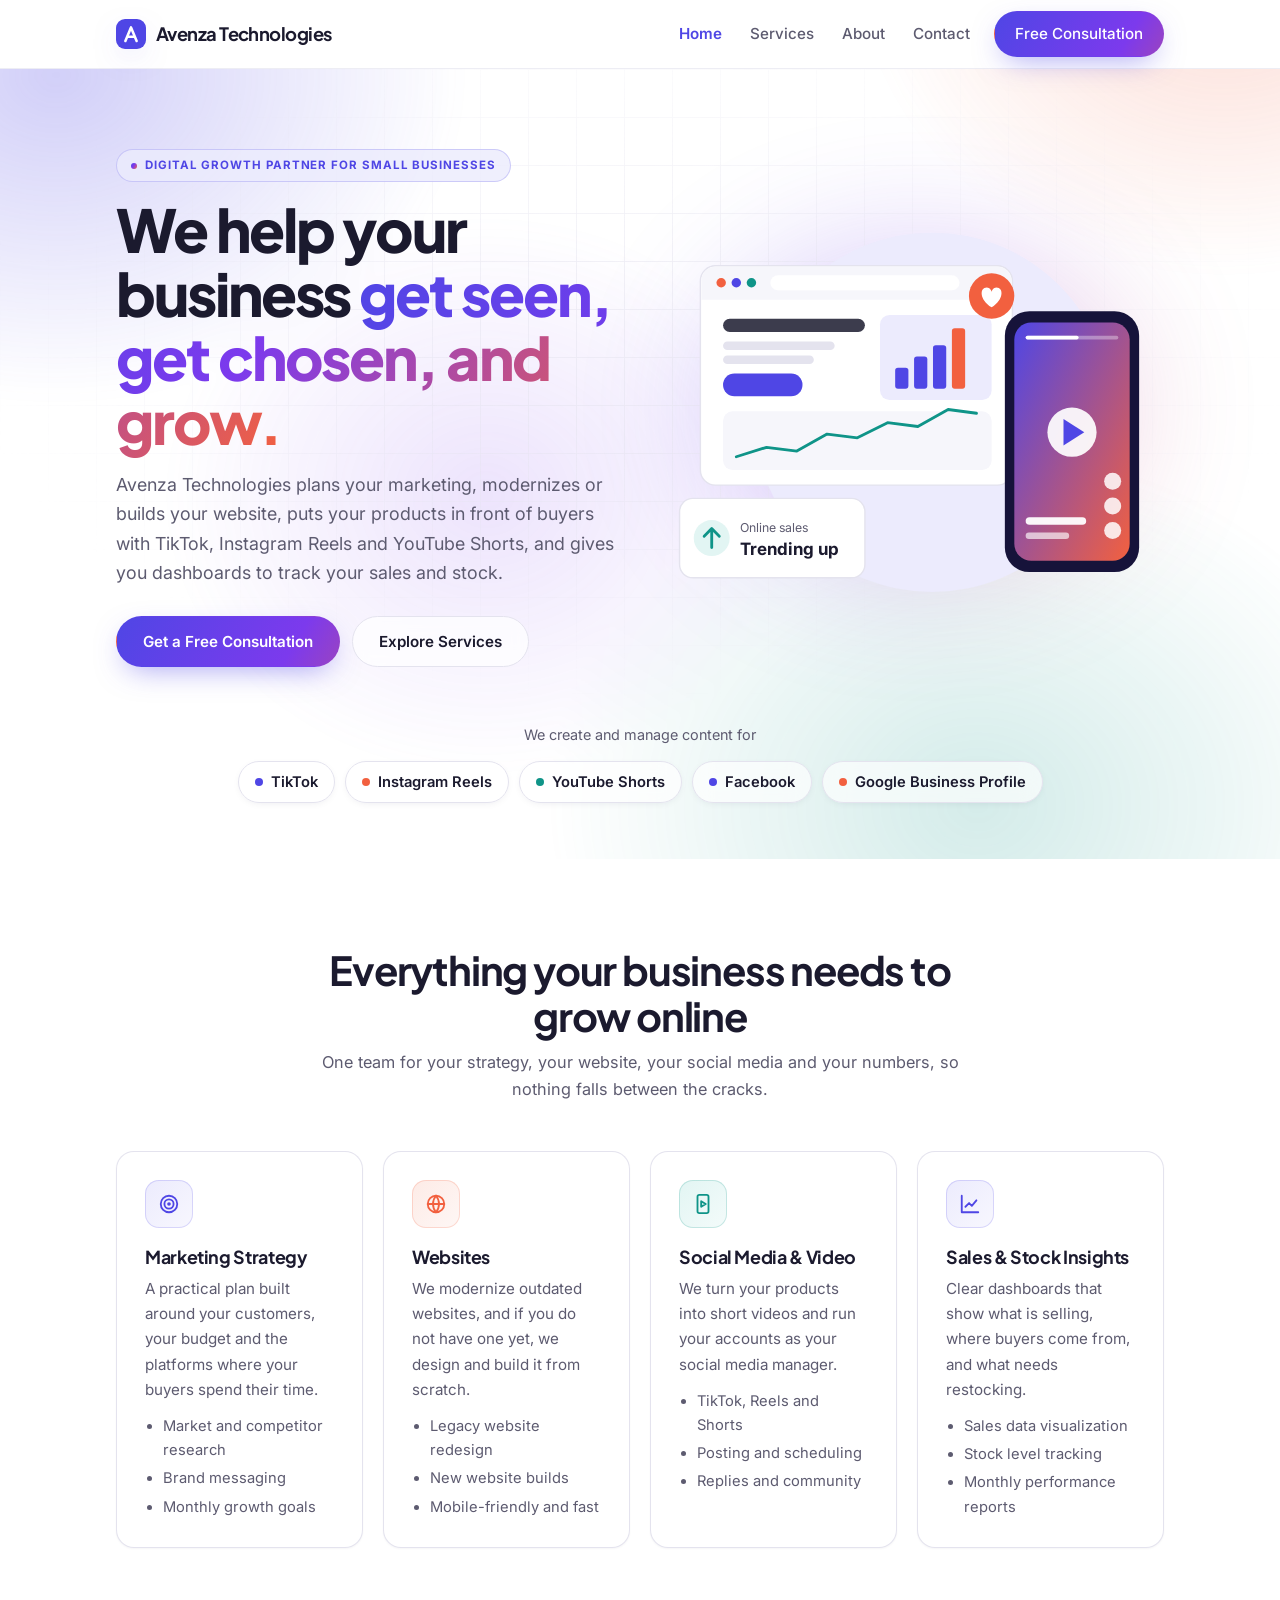
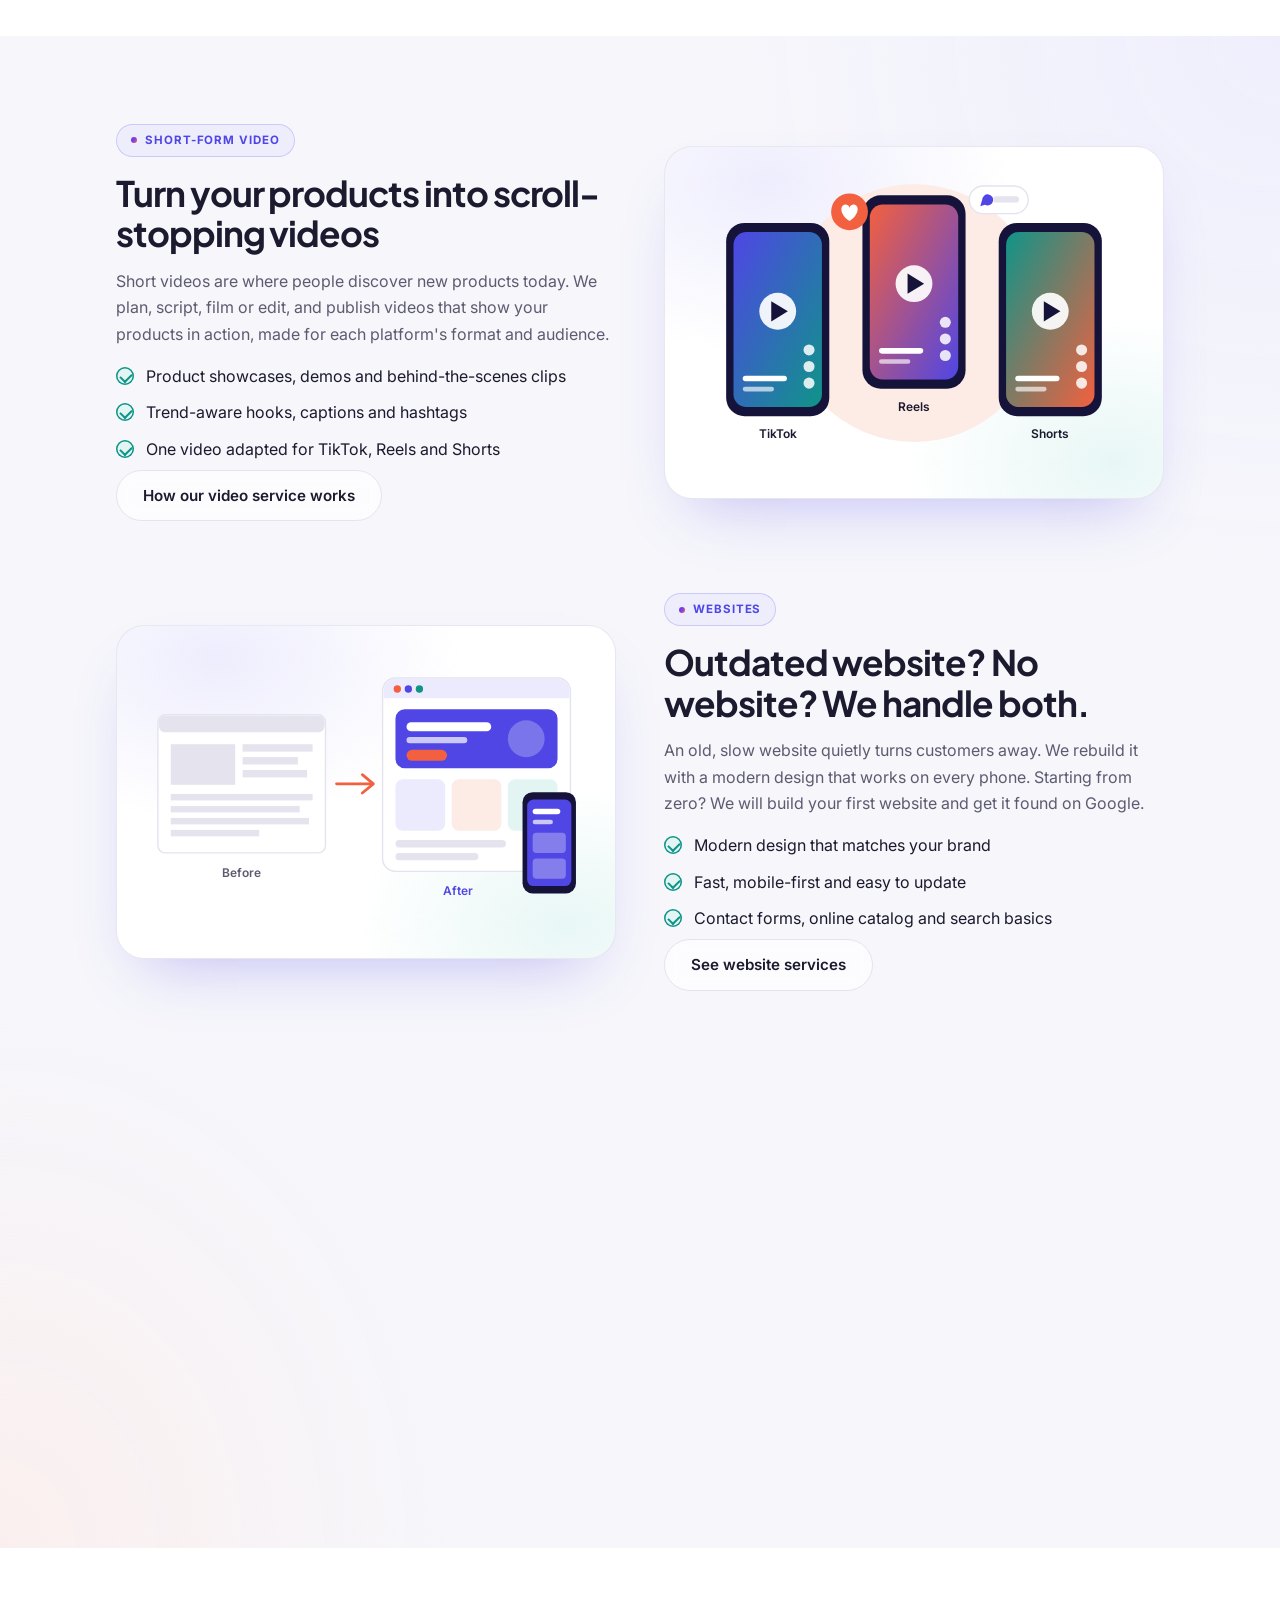
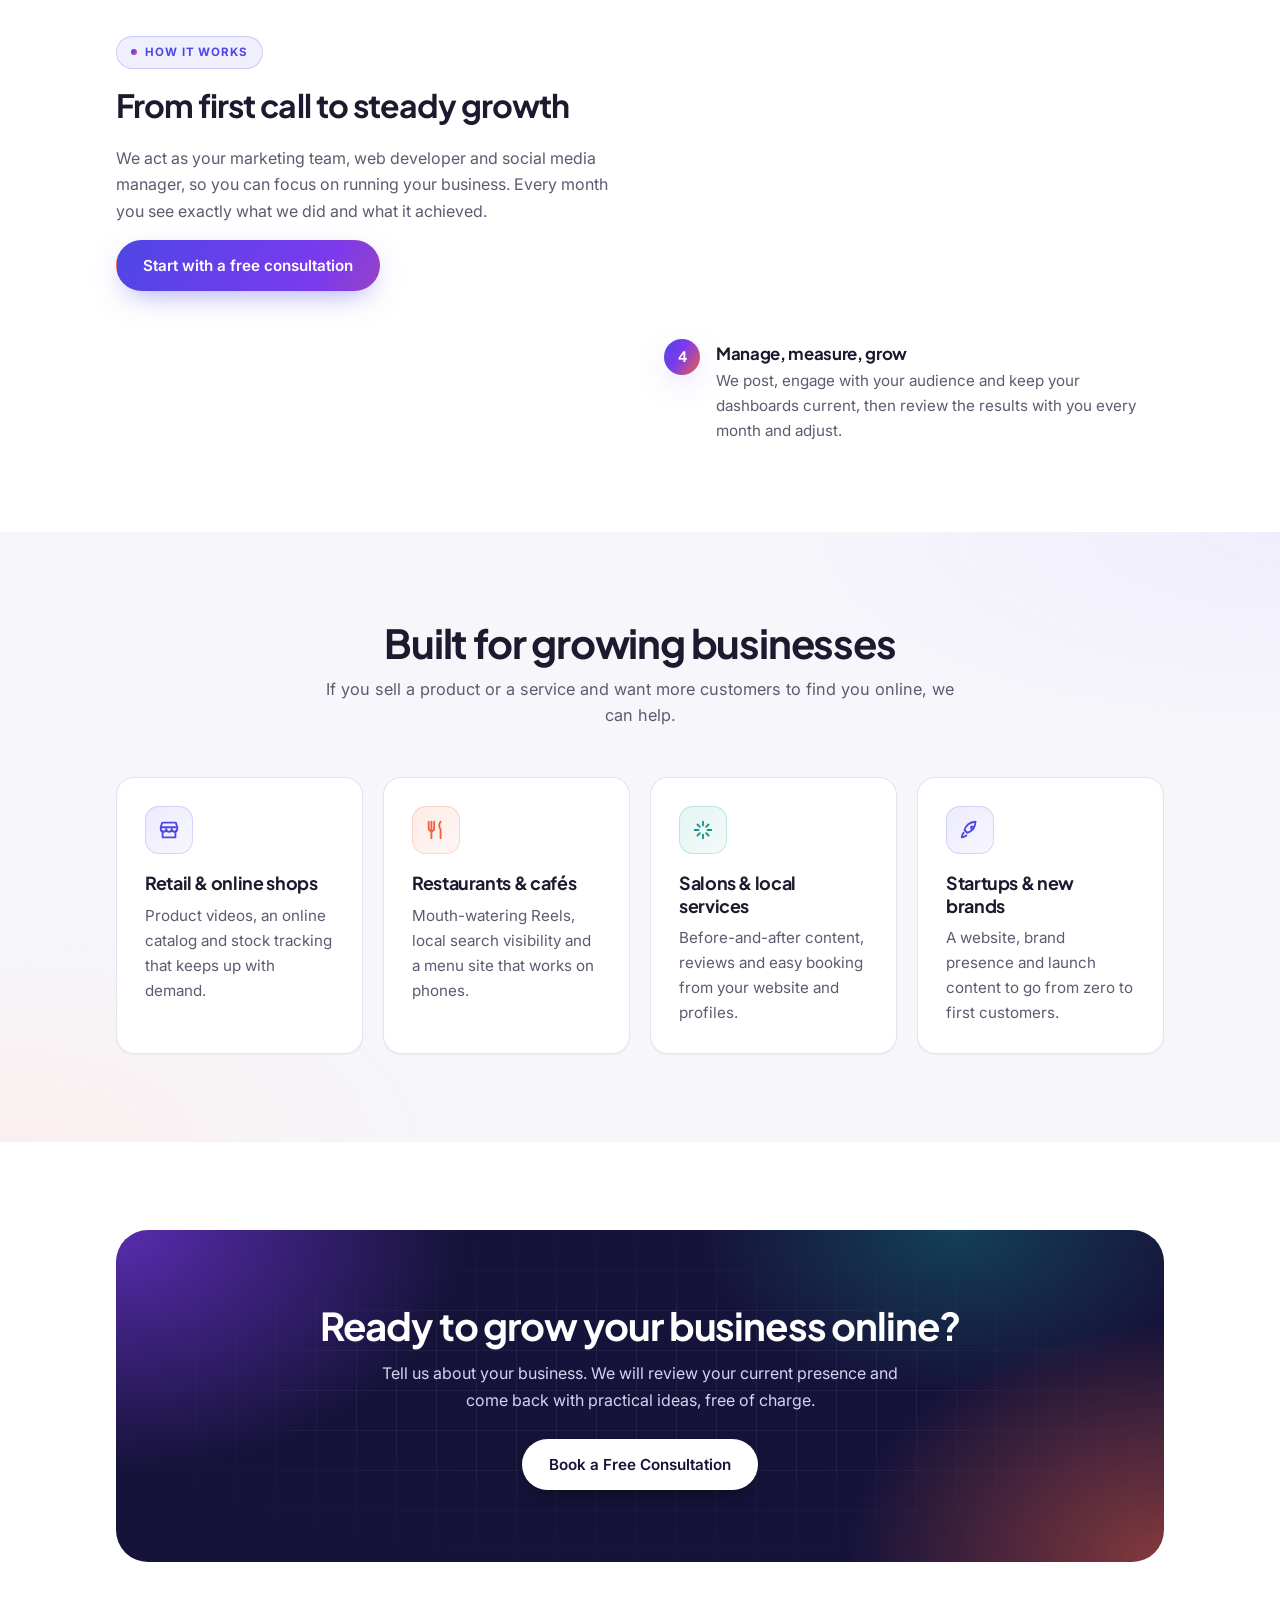
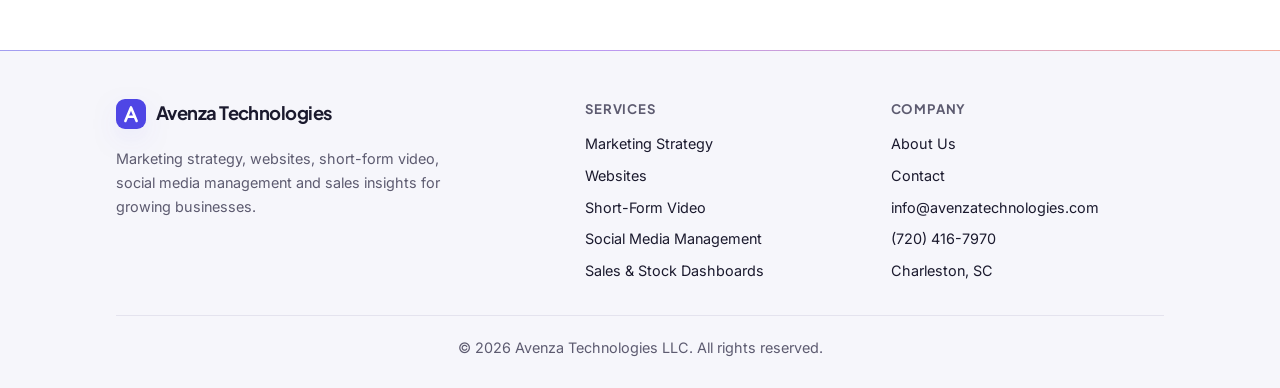
==== commit 78c5e6a9: "Modernize the site's visual design Content is unchanged; this is a visual layer on top of it.  - Int" ====
--- a/index.html
+++ b/index.html
@@ -13,6 +13,9 @@
 <meta property="og:url" content="https://avenzatechnologies.com/">
 <meta name="theme-color" content="#4f46e5">
 <link rel="icon" href="/assets/favicon.svg" type="image/svg+xml">
+<link rel="preconnect" href="https://fonts.googleapis.com">
+<link rel="preconnect" href="https://fonts.gstatic.com" crossorigin>
+<link rel="stylesheet" href="https://fonts.googleapis.com/css2?family=Inter:wght@400;500;600;700&family=Plus+Jakarta+Sans:wght@600;700;800&display=swap">
 <link rel="stylesheet" href="/assets/css/styles.css">
 </head>
 <body>
@@ -38,6 +41,7 @@
 
 <main id="main">
 
+  <section class="hero-section">
   <div class="wrap">
     <div class="hero-split">
       <div>
@@ -108,6 +112,8 @@
       </div>
     </div>
   </div>
+
+  </section>
 
   <section class="section">
     <div class="wrap">
--- a/assets/css/styles.css
+++ b/assets/css/styles.css
@@ -607,3 +607,305 @@
   font-weight: 500;
   font-size: 0.93rem;
 }
+
+/* ==========================================================================
+   Modern visual layer (fonts, gradients, glass, motion)
+   ========================================================================== */
+
+:root {
+  --font-body: "Inter", -apple-system, BlinkMacSystemFont, "Segoe UI", Roboto, Helvetica, Arial, sans-serif;
+  --font-head: "Plus Jakarta Sans", var(--font-body);
+  --violet: #7c3aed;
+  --grad: linear-gradient(120deg, var(--accent) 0%, var(--violet) 45%, var(--accent-2) 100%);
+  --glow: 0 10px 30px -10px color-mix(in srgb, var(--accent) 55%, transparent);
+  --radius: 18px;
+}
+@media (prefers-color-scheme: dark) {
+  :root:not([data-theme="light"]) { --violet: #b794f6; }
+}
+:root[data-theme="dark"] { --violet: #b794f6; }
+
+body { font-family: var(--font-body); }
+h1, h2, h3, h4, .logo { font-family: var(--font-head); }
+h1 { font-weight: 800; letter-spacing: -0.035em; }
+h2 { font-weight: 700; letter-spacing: -0.03em; }
+
+.text-grad { background-image: var(--grad); }
+
+/* Glass header */
+.site-header {
+  background: color-mix(in srgb, var(--bg) 70%, transparent);
+  -webkit-backdrop-filter: saturate(180%) blur(16px);
+  backdrop-filter: saturate(180%) blur(16px);
+  border-bottom: 1px solid color-mix(in srgb, var(--border) 65%, transparent);
+}
+.site-nav a { border-radius: 999px; }
+.logo-mark { border-radius: 9px; box-shadow: var(--glow); }
+
+/* Buttons: gradient pills */
+.btn,
+.site-nav .btn {
+  border-radius: 999px;
+  padding: 12px 26px;
+  background: var(--grad);
+  background-size: 180% 100%;
+  background-position: 0 0;
+  color: var(--on-accent);
+  box-shadow: var(--glow);
+  transition: transform .18s ease, box-shadow .18s ease, background-position .45s ease;
+}
+.site-nav .btn { padding: 9px 20px; }
+.btn:hover,
+.site-nav .btn:hover {
+  background: var(--grad);
+  background-size: 180% 100%;
+  background-position: 100% 0;
+  color: var(--on-accent);
+  transform: translateY(-1px);
+  box-shadow: 0 14px 34px -10px color-mix(in srgb, var(--violet) 60%, transparent);
+}
+.btn-ghost {
+  background: color-mix(in srgb, var(--card) 70%, transparent);
+  color: var(--text);
+  border: 1px solid var(--border);
+  box-shadow: none;
+  -webkit-backdrop-filter: blur(8px);
+  backdrop-filter: blur(8px);
+}
+.btn-ghost:hover {
+  background: var(--card);
+  color: var(--accent);
+  border-color: color-mix(in srgb, var(--accent) 45%, var(--border));
+  box-shadow: none;
+}
+.cta .btn { background: #fff; color: #16133a; box-shadow: 0 10px 30px -10px rgba(0,0,0,.5); }
+.cta .btn:hover { background: #fff; color: #16133a; }
+
+/* Eyebrow as a pill badge */
+.eyebrow {
+  display: inline-flex;
+  align-items: center;
+  gap: 8px;
+  padding: 6px 14px;
+  border-radius: 999px;
+  background: color-mix(in srgb, var(--accent-soft) 80%, transparent);
+  border: 1px solid color-mix(in srgb, var(--accent) 22%, transparent);
+  font-size: 0.72rem;
+  margin-bottom: 16px;
+}
+.eyebrow::before {
+  content: "";
+  width: 6px;
+  height: 6px;
+  border-radius: 50%;
+  background: var(--grad);
+}
+
+/* Mesh-gradient + grid backdrop for hero areas */
+.hero-section,
+.page-hero {
+  position: relative;
+  isolation: isolate;
+  overflow: hidden;
+}
+.page-hero { background: transparent; border-bottom: 0; padding: 72px 0 56px; }
+.hero-section::before,
+.page-hero::before {
+  content: "";
+  position: absolute;
+  inset: -30% -10% -10% -10%;
+  z-index: -2;
+  background:
+    radial-gradient(38% 42% at 12% 22%, color-mix(in srgb, var(--accent) 26%, transparent), transparent 70%),
+    radial-gradient(34% 40% at 88% 12%, color-mix(in srgb, var(--accent-2) 22%, transparent), transparent 70%),
+    radial-gradient(40% 46% at 72% 88%, color-mix(in srgb, var(--accent-3) 18%, transparent), transparent 70%),
+    radial-gradient(30% 36% at 40% 60%, color-mix(in srgb, var(--violet) 14%, transparent), transparent 70%);
+  filter: blur(8px);
+}
+.hero-section::after,
+.page-hero::after {
+  content: "";
+  position: absolute;
+  inset: 0;
+  z-index: -1;
+  background-image:
+    linear-gradient(color-mix(in srgb, var(--border) 80%, transparent) 1px, transparent 1px),
+    linear-gradient(90deg, color-mix(in srgb, var(--border) 80%, transparent) 1px, transparent 1px);
+  background-size: 48px 48px;
+  -webkit-mask-image: radial-gradient(ellipse 70% 60% at 50% 35%, #000 20%, transparent 75%);
+  mask-image: radial-gradient(ellipse 70% 60% at 50% 35%, #000 20%, transparent 75%);
+  opacity: .6;
+}
+.hero-split { padding: 80px 0 56px; }
+.hero-split h1 { font-size: clamp(2.3rem, 5.4vw, 3.7rem); line-height: 1.08; }
+.hero-split > div:last-child { position: relative; }
+.hero-split > div:last-child::before {
+  content: "";
+  position: absolute;
+  inset: 10% 8%;
+  z-index: -1;
+  background: var(--grad);
+  filter: blur(70px);
+  opacity: .28;
+  border-radius: 50%;
+}
+.page-hero h1 { font-size: clamp(2rem, 4.6vw, 3rem); line-height: 1.12; }
+
+/* Platform chips: glass */
+.strip { padding: 0 0 56px; }
+.chip {
+  background: color-mix(in srgb, var(--card) 65%, transparent);
+  -webkit-backdrop-filter: blur(10px);
+  backdrop-filter: blur(10px);
+  box-shadow: 0 2px 10px -4px rgba(22, 19, 58, .12);
+}
+
+/* Sections */
+.section { padding: 88px 0; }
+.section-alt {
+  border: 0;
+  background:
+    radial-gradient(60% 50% at 100% 0%, color-mix(in srgb, var(--accent-soft) 70%, transparent), transparent 70%),
+    radial-gradient(50% 50% at 0% 100%, color-mix(in srgb, var(--accent-2-soft) 60%, transparent), transparent 70%),
+    var(--bg-alt);
+}
+.section-head h2 { font-size: clamp(1.8rem, 3.6vw, 2.5rem); line-height: 1.15; }
+.section-head { margin-bottom: 48px; }
+
+/* Cards: soft depth + gradient border on hover */
+.card {
+  border-radius: var(--radius);
+  padding: 28px;
+  border: 1px solid var(--border);
+  background:
+    linear-gradient(var(--card), var(--card)) padding-box,
+    linear-gradient(var(--border), var(--border)) border-box;
+  border-color: transparent;
+  box-shadow: 0 1px 2px rgba(22, 19, 58, .04);
+  transition: transform .25s ease, box-shadow .25s ease, background .25s ease;
+}
+.card:hover {
+  transform: translateY(-4px);
+  background:
+    linear-gradient(var(--card), var(--card)) padding-box,
+    var(--grad) border-box;
+  box-shadow: 0 22px 44px -20px color-mix(in srgb, var(--accent) 40%, transparent);
+}
+.card-icon {
+  width: 48px;
+  height: 48px;
+  border-radius: 14px;
+  margin-bottom: 18px;
+  background: linear-gradient(135deg, var(--accent-soft), color-mix(in srgb, var(--accent-soft) 40%, var(--card)));
+  box-shadow: inset 0 0 0 1px color-mix(in srgb, var(--accent) 18%, transparent);
+}
+.card-icon.c2 {
+  background: linear-gradient(135deg, var(--accent-2-soft), color-mix(in srgb, var(--accent-2-soft) 40%, var(--card)));
+  box-shadow: inset 0 0 0 1px color-mix(in srgb, var(--accent-2) 20%, transparent);
+}
+.card-icon.c3 {
+  background: linear-gradient(135deg, var(--accent-3-soft), color-mix(in srgb, var(--accent-3-soft) 40%, var(--card)));
+  box-shadow: inset 0 0 0 1px color-mix(in srgb, var(--accent-3) 20%, transparent);
+}
+.card-icon svg { width: 22px; height: 22px; }
+.card h3 { font-size: 1.12rem; }
+
+/* Feature illustrations: framed, floating */
+.feature-media {
+  border-radius: 28px;
+  padding: 28px;
+  border: 1px solid color-mix(in srgb, var(--border) 80%, transparent);
+  background:
+    radial-gradient(70% 70% at 20% 10%, color-mix(in srgb, var(--accent-soft) 90%, transparent), transparent 70%),
+    radial-gradient(60% 60% at 90% 90%, color-mix(in srgb, var(--accent-2-soft) 80%, transparent), transparent 70%),
+    var(--card);
+  box-shadow: 0 30px 60px -30px color-mix(in srgb, var(--accent) 35%, transparent);
+}
+.section-alt .feature-media { background:
+    radial-gradient(70% 70% at 20% 10%, color-mix(in srgb, var(--accent-soft) 90%, transparent), transparent 70%),
+    radial-gradient(60% 60% at 90% 90%, color-mix(in srgb, var(--accent-3-soft) 80%, transparent), transparent 70%),
+    var(--card); }
+.feature h2 { font-size: clamp(1.6rem, 3.2vw, 2.2rem); line-height: 1.15; }
+
+/* Process numbers */
+.steps .num {
+  background: var(--grad);
+  box-shadow: var(--glow);
+  font-family: var(--font-head);
+}
+
+/* CTA band: deep gradient with glows */
+.cta {
+  position: relative;
+  overflow: hidden;
+  isolation: isolate;
+  border-radius: 32px;
+  padding: 72px 32px;
+  background:
+    radial-gradient(55% 120% at 0% 0%, rgba(124, 58, 237, .65), transparent 60%),
+    radial-gradient(50% 120% at 100% 100%, rgba(242, 96, 63, .5), transparent 60%),
+    radial-gradient(40% 80% at 80% 0%, rgba(15, 148, 136, .35), transparent 60%),
+    #16133a;
+}
+.cta::after {
+  content: "";
+  position: absolute;
+  inset: 0;
+  z-index: -1;
+  background-image:
+    linear-gradient(rgba(255,255,255,.06) 1px, transparent 1px),
+    linear-gradient(90deg, rgba(255,255,255,.06) 1px, transparent 1px);
+  background-size: 40px 40px;
+  -webkit-mask-image: radial-gradient(ellipse at center, #000 30%, transparent 75%);
+  mask-image: radial-gradient(ellipse at center, #000 30%, transparent 75%);
+}
+.cta h2 { font-size: clamp(1.7rem, 3.6vw, 2.4rem); color: #fff; }
+.cta p { color: #d6d3f0; }
+
+/* Forms */
+.form-card, .side-card { border-radius: 24px; }
+.form-card { position: relative; overflow: hidden; }
+.form-card::before {
+  content: "";
+  position: absolute;
+  left: 0; right: 0; top: 0;
+  height: 4px;
+  background: var(--grad);
+}
+.field input[type="text"],
+.field input[type="email"],
+.field input[type="tel"],
+.field input[type="url"],
+.field select,
+.field textarea { border-radius: 12px; }
+.option { border-radius: 12px; }
+
+/* Footer: gradient hairline */
+.site-footer { position: relative; border-top: 0; }
+.site-footer::before {
+  content: "";
+  position: absolute;
+  left: 0; right: 0; top: 0;
+  height: 1px;
+  background: var(--grad);
+  opacity: .5;
+}
+
+/* Motion */
+@keyframes float-y { 0%, 100% { transform: translateY(0); } 50% { transform: translateY(-10px); } }
+.hero-split > div:last-child .ill { animation: float-y 7s ease-in-out infinite; }
+
+.js .reveal { opacity: 0; transform: translateY(22px); transition: opacity .7s ease, transform .7s cubic-bezier(.2,.7,.2,1); }
+.js .reveal.in { opacity: 1; transform: none; }
+
+@media (prefers-reduced-motion: reduce) {
+  .hero-split > div:last-child .ill { animation: none; }
+  .js .reveal { opacity: 1; transform: none; transition: none; }
+  .btn, .card { transition: none; }
+}
+
+@media (max-width: 860px) {
+  .hero-split { padding: 48px 0 36px; }
+  .section { padding: 64px 0; }
+  .cta { padding: 52px 22px; border-radius: 24px; }
+}
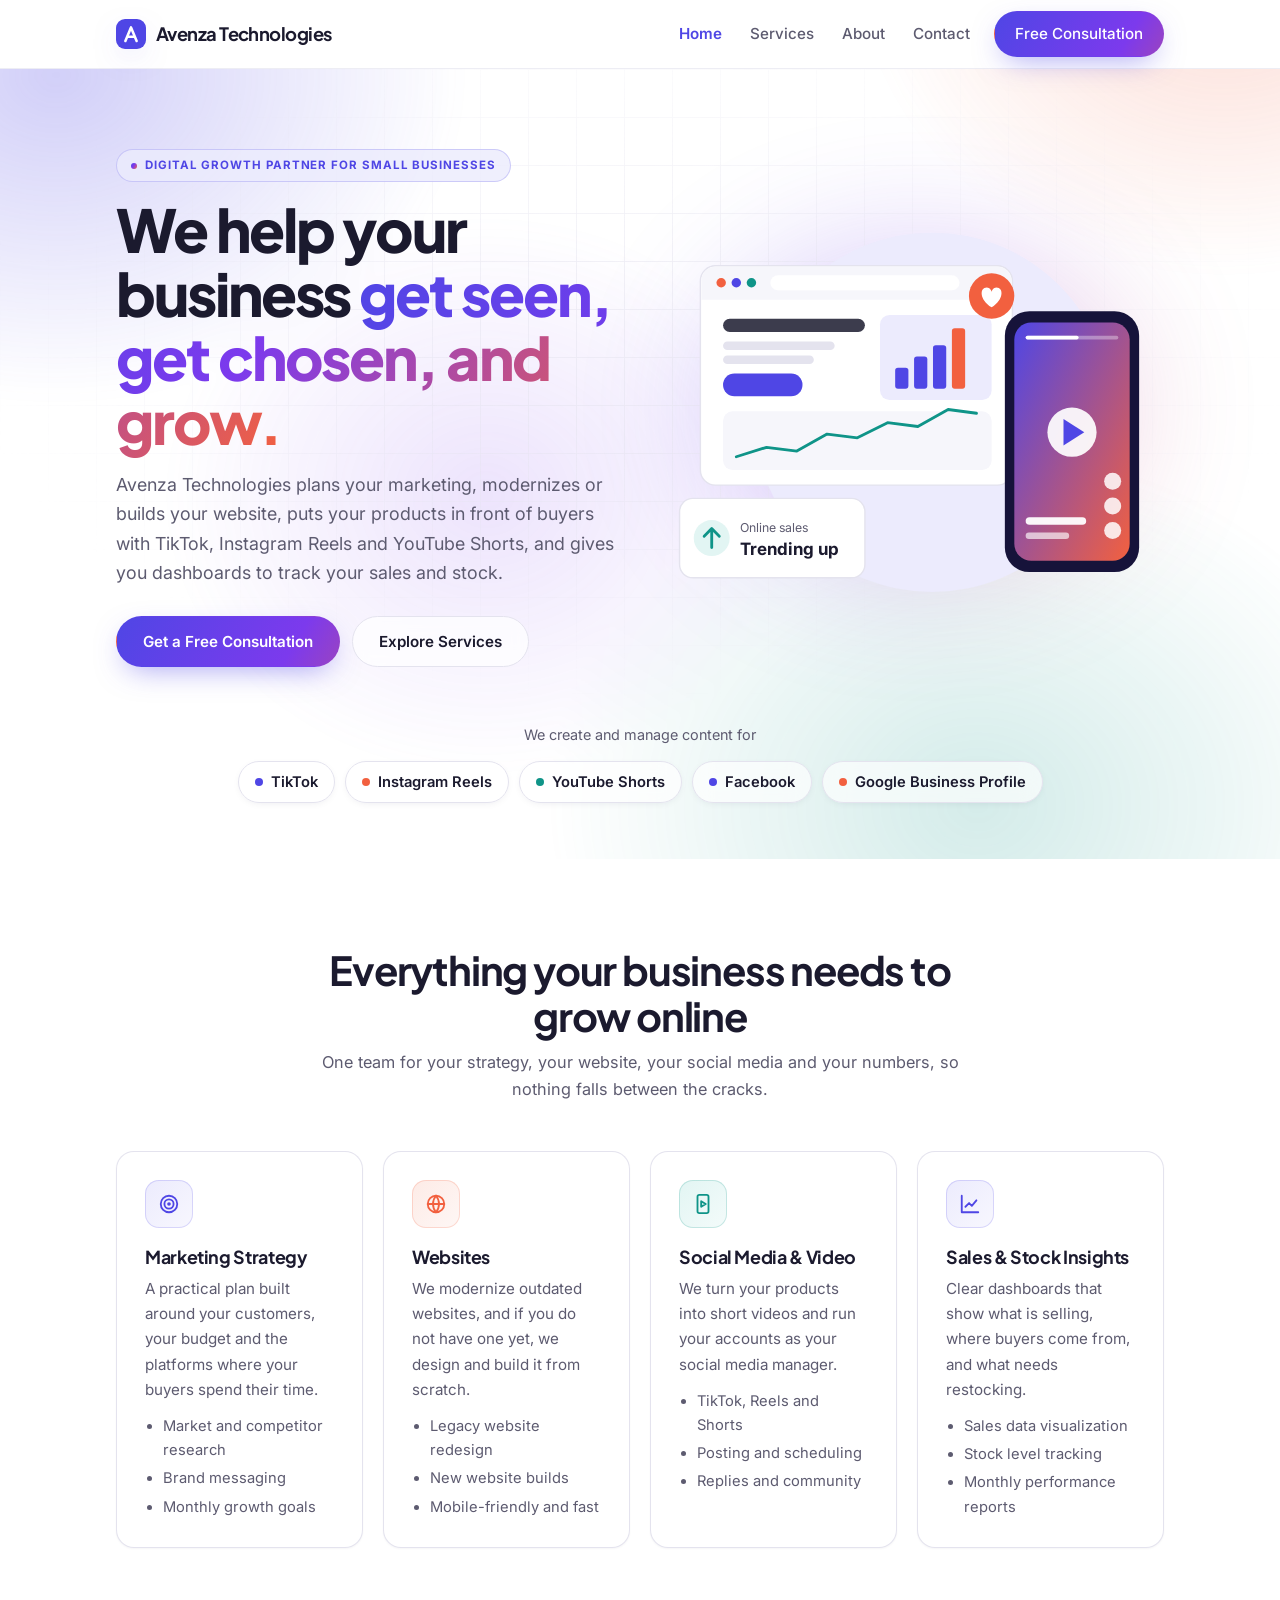
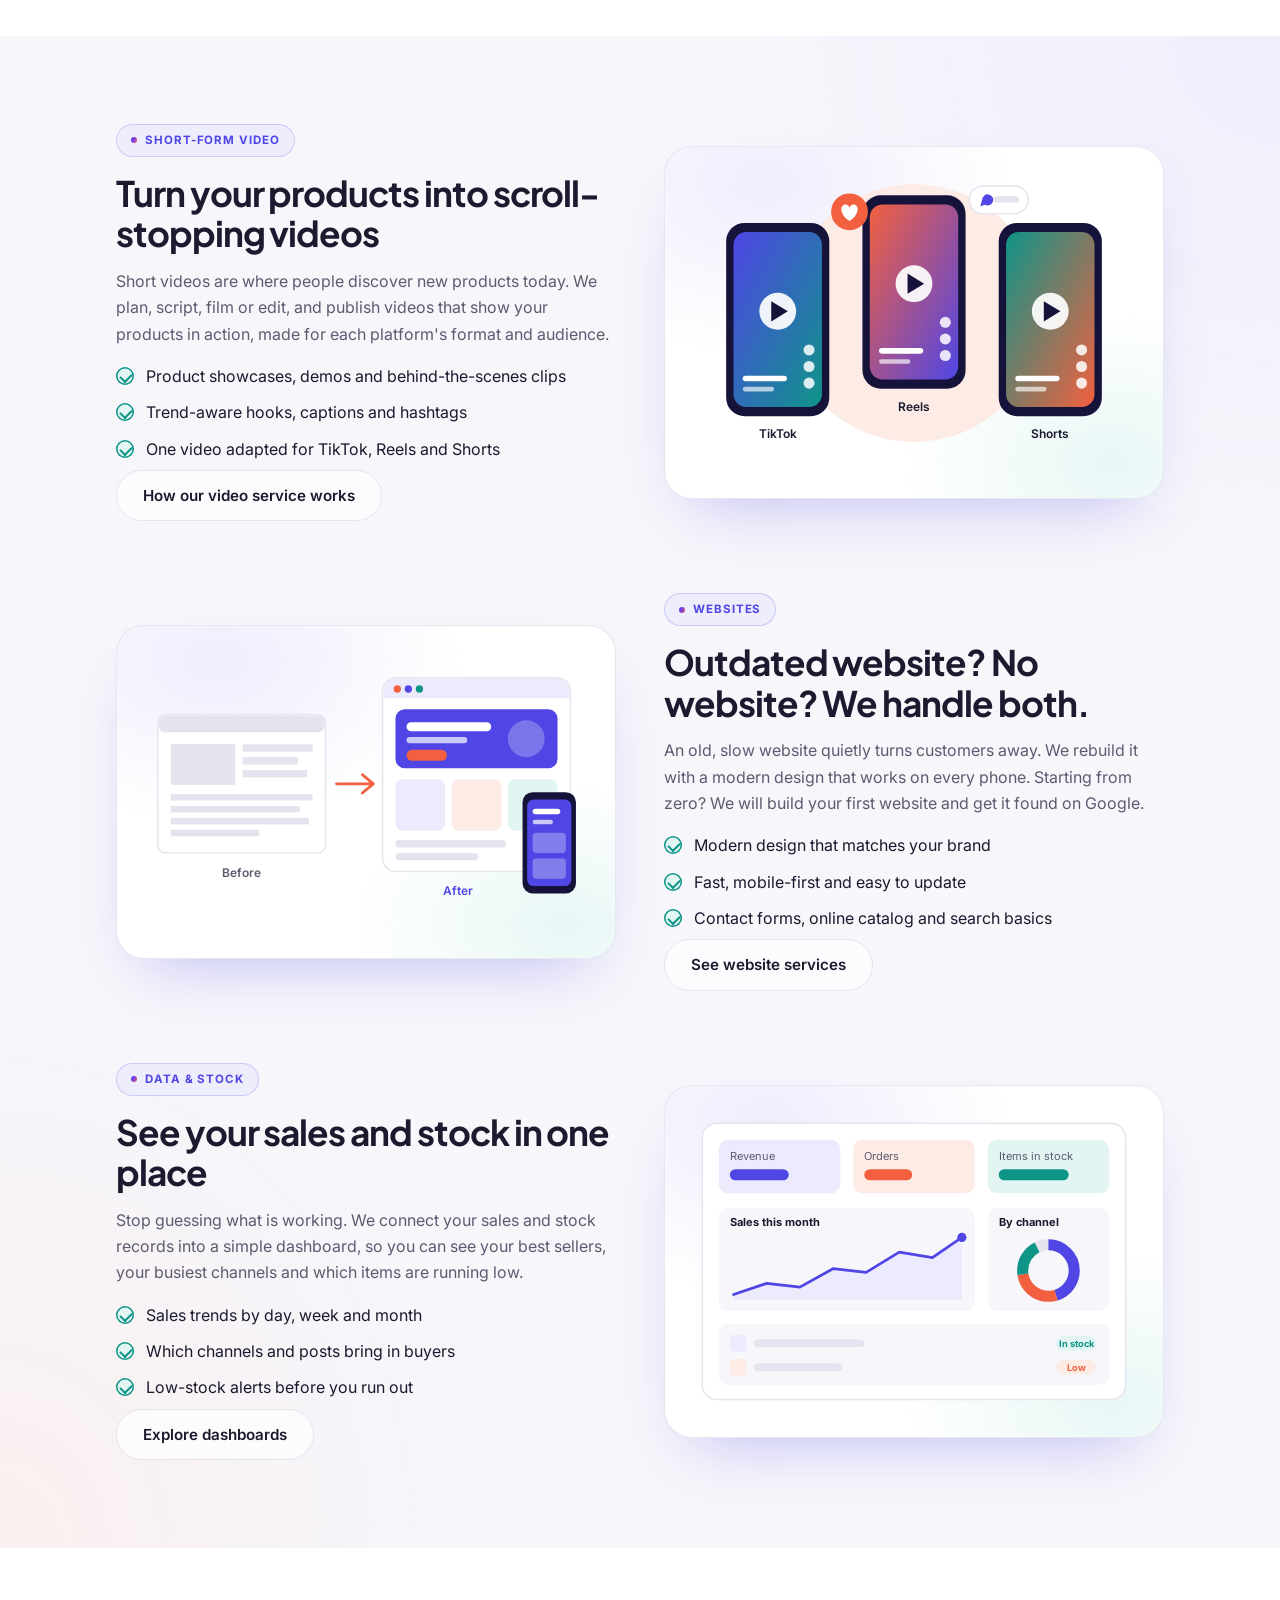
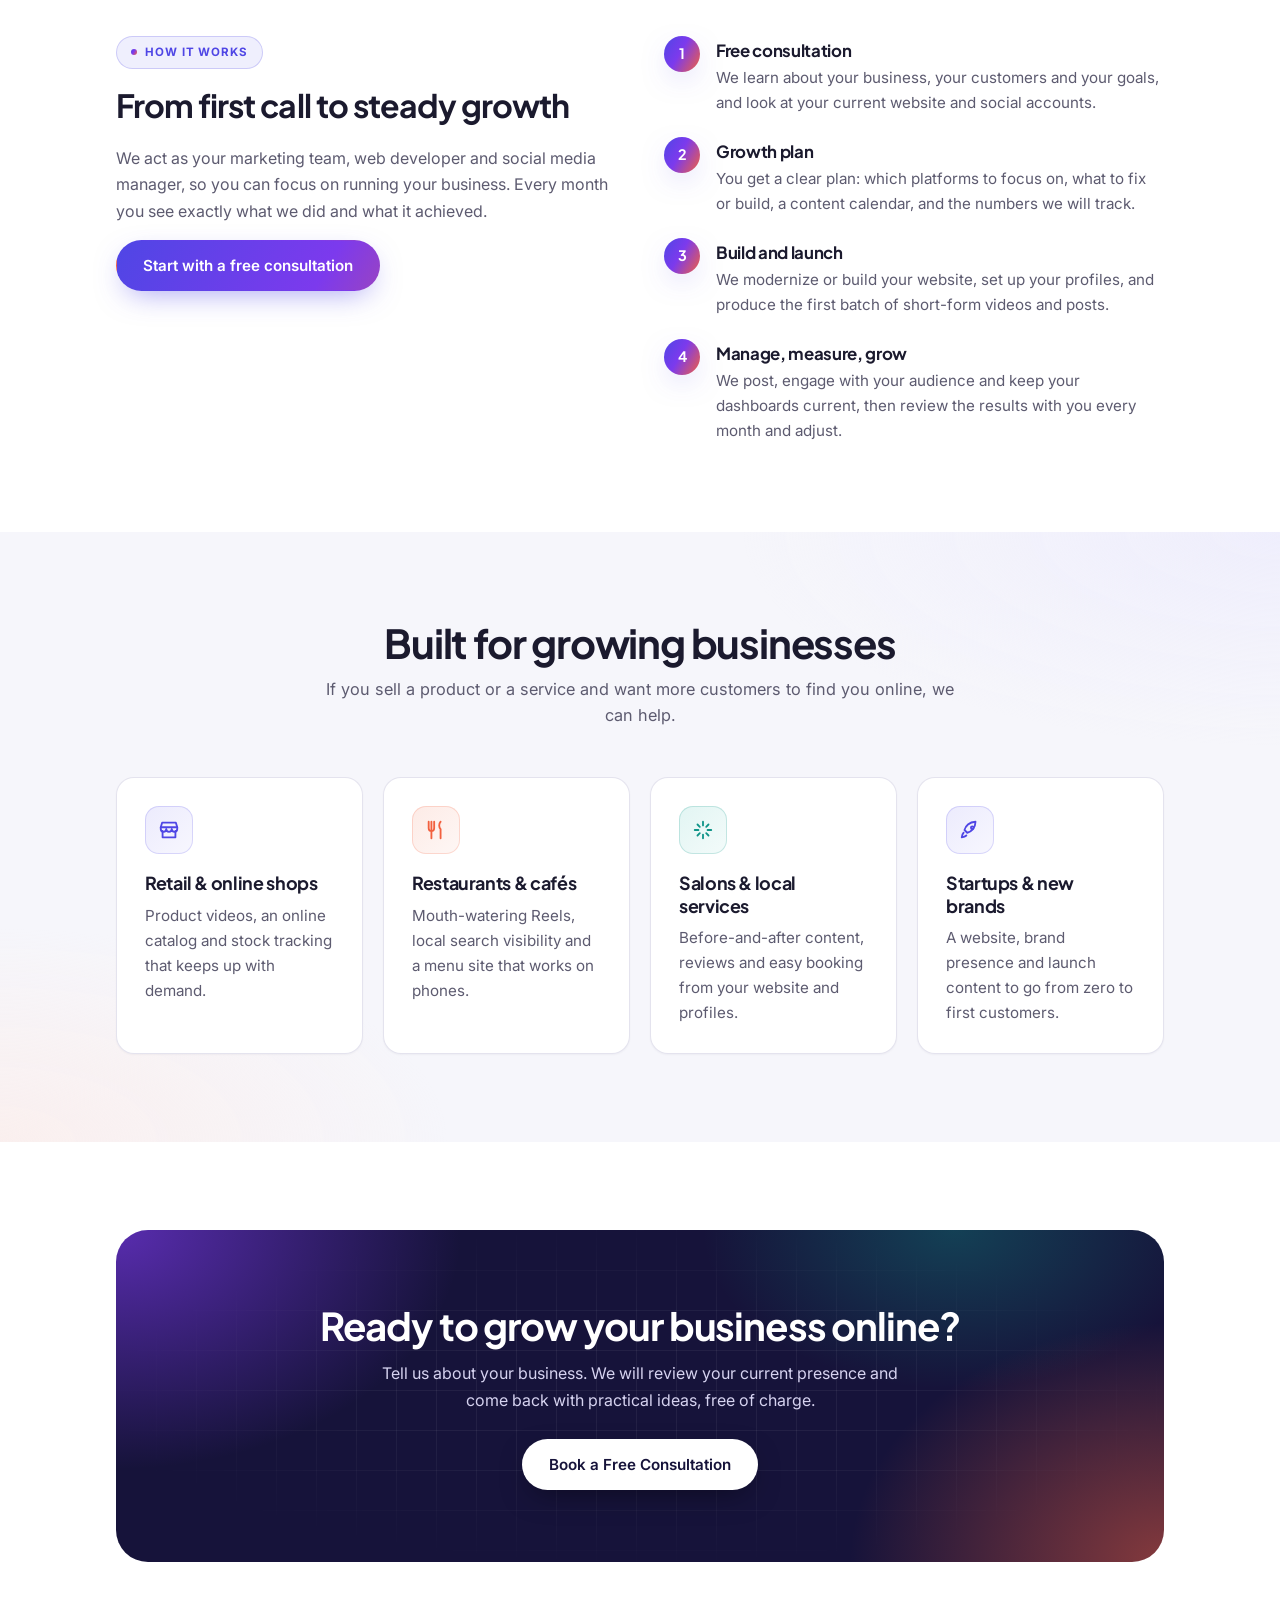
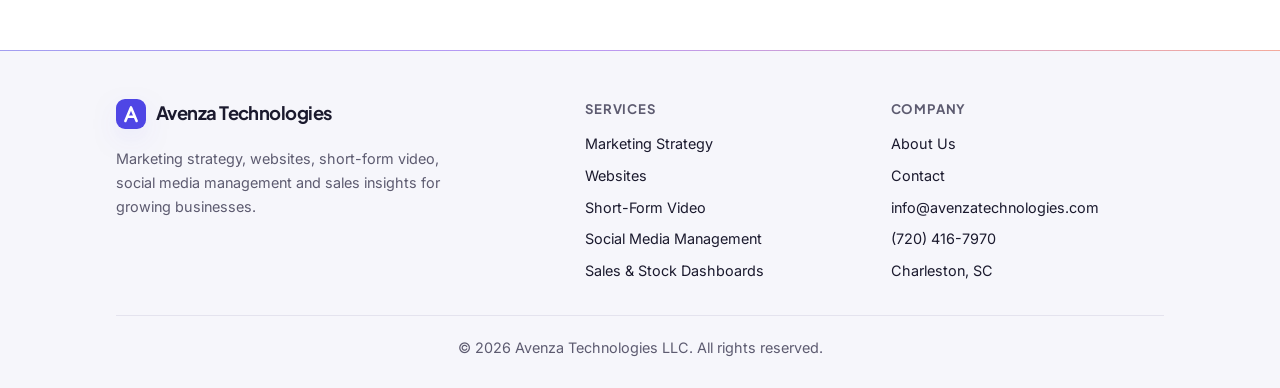
==== commit 8f7fb65f: "Add sitemap, robots.txt and structured data for search engines Google still shows the old sourcing-c" ====
--- a/index.html
+++ b/index.html
@@ -17,6 +17,37 @@
 <link rel="preconnect" href="https://fonts.gstatic.com" crossorigin>
 <link rel="stylesheet" href="https://fonts.googleapis.com/css2?family=Inter:wght@400;500;600;700&family=Plus+Jakarta+Sans:wght@600;700;800&display=swap">
 <link rel="stylesheet" href="/assets/css/styles.css">
+<script type="application/ld+json">
+{
+  "@context": "https://schema.org",
+  "@type": "ProfessionalService",
+  "name": "Avenza Technologies LLC",
+  "url": "https://avenzatechnologies.com/",
+  "logo": "https://avenzatechnologies.com/assets/favicon.svg",
+  "description": "Avenza Technologies helps businesses grow with marketing strategy, website modernization and new website builds, short-form video for TikTok, Instagram Reels and YouTube Shorts, social media management, and sales and stock dashboards.",
+  "email": "info@avenzatechnologies.com",
+  "telephone": "+1-720-416-7970",
+  "address": {
+    "@type": "PostalAddress",
+    "addressLocality": "Charleston",
+    "addressRegion": "SC",
+    "addressCountry": "US"
+  },
+  "areaServed": "US",
+  "knowsAbout": [
+    "Digital marketing strategy",
+    "Website design",
+    "Website modernization",
+    "Short-form video marketing",
+    "TikTok marketing",
+    "Instagram Reels",
+    "YouTube Shorts",
+    "Social media management",
+    "Sales data visualization",
+    "Inventory tracking"
+  ]
+}
+</script>
 </head>
 <body>
 
